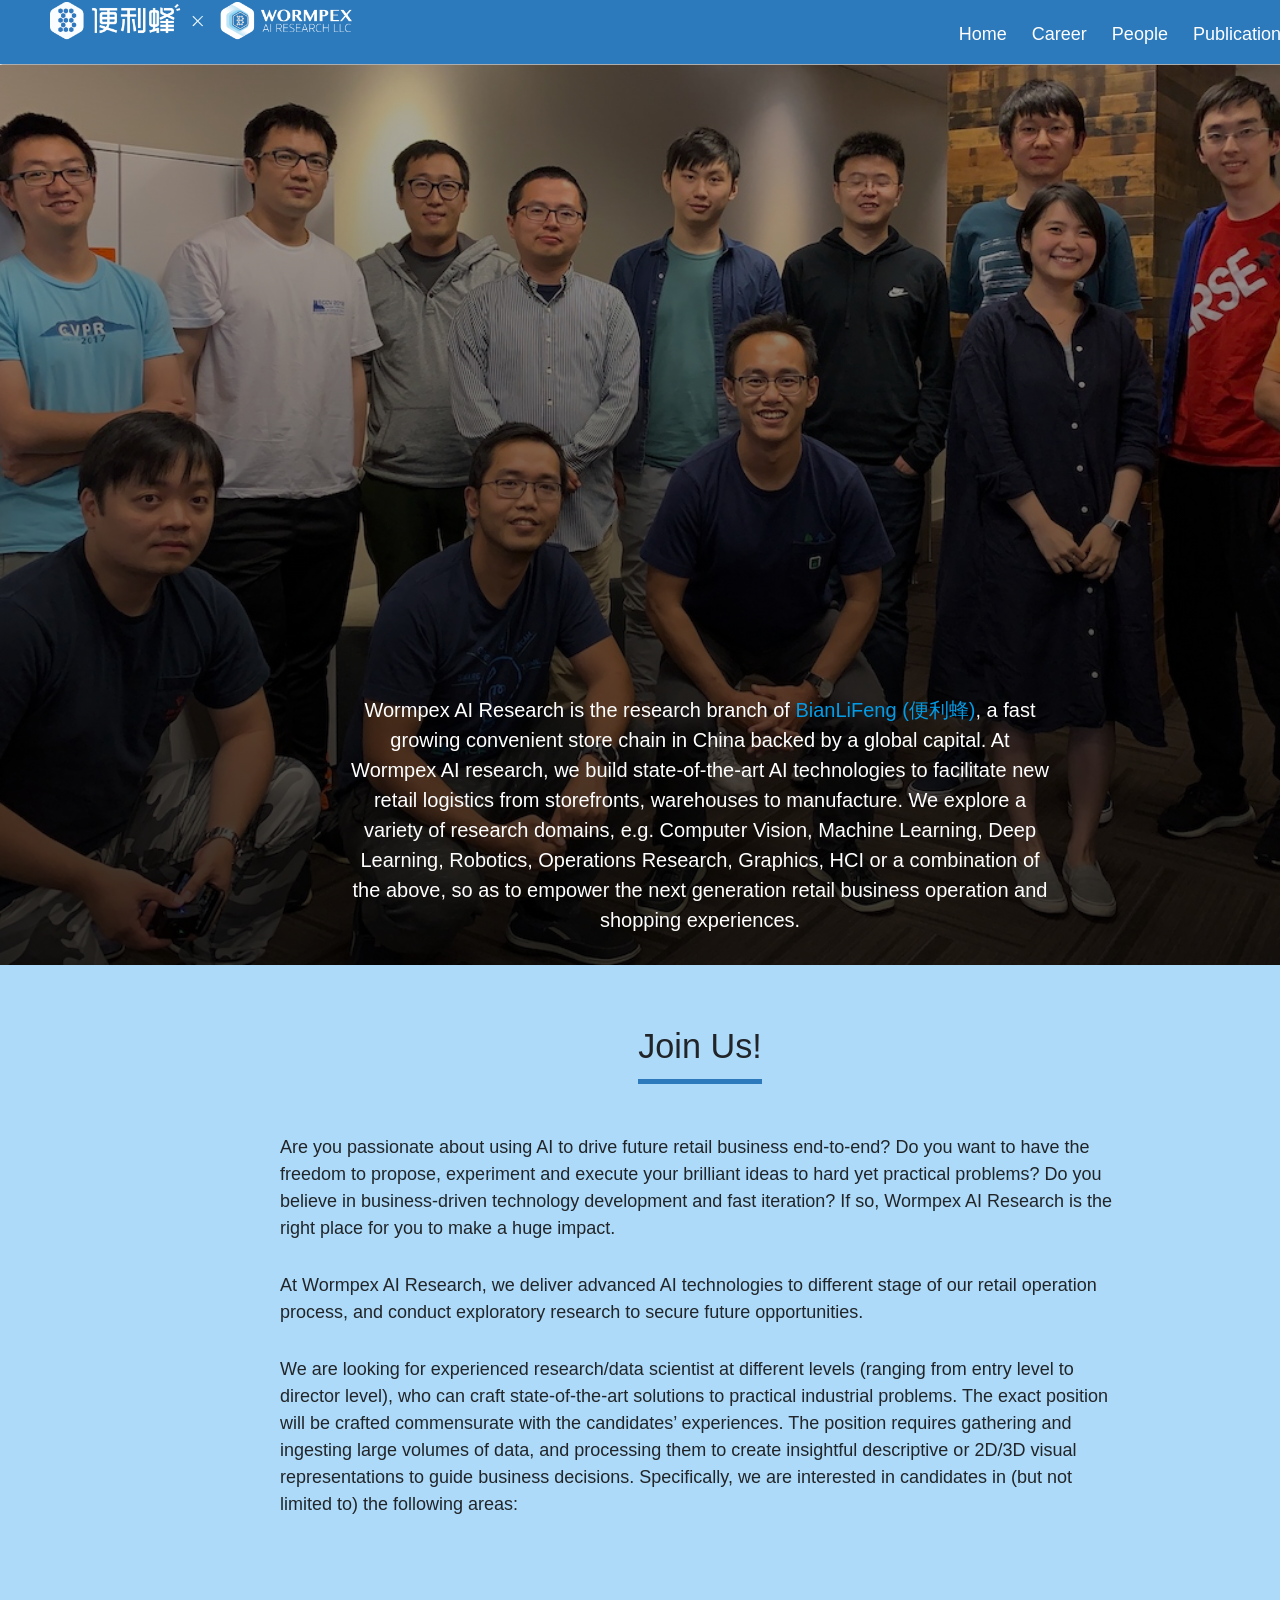
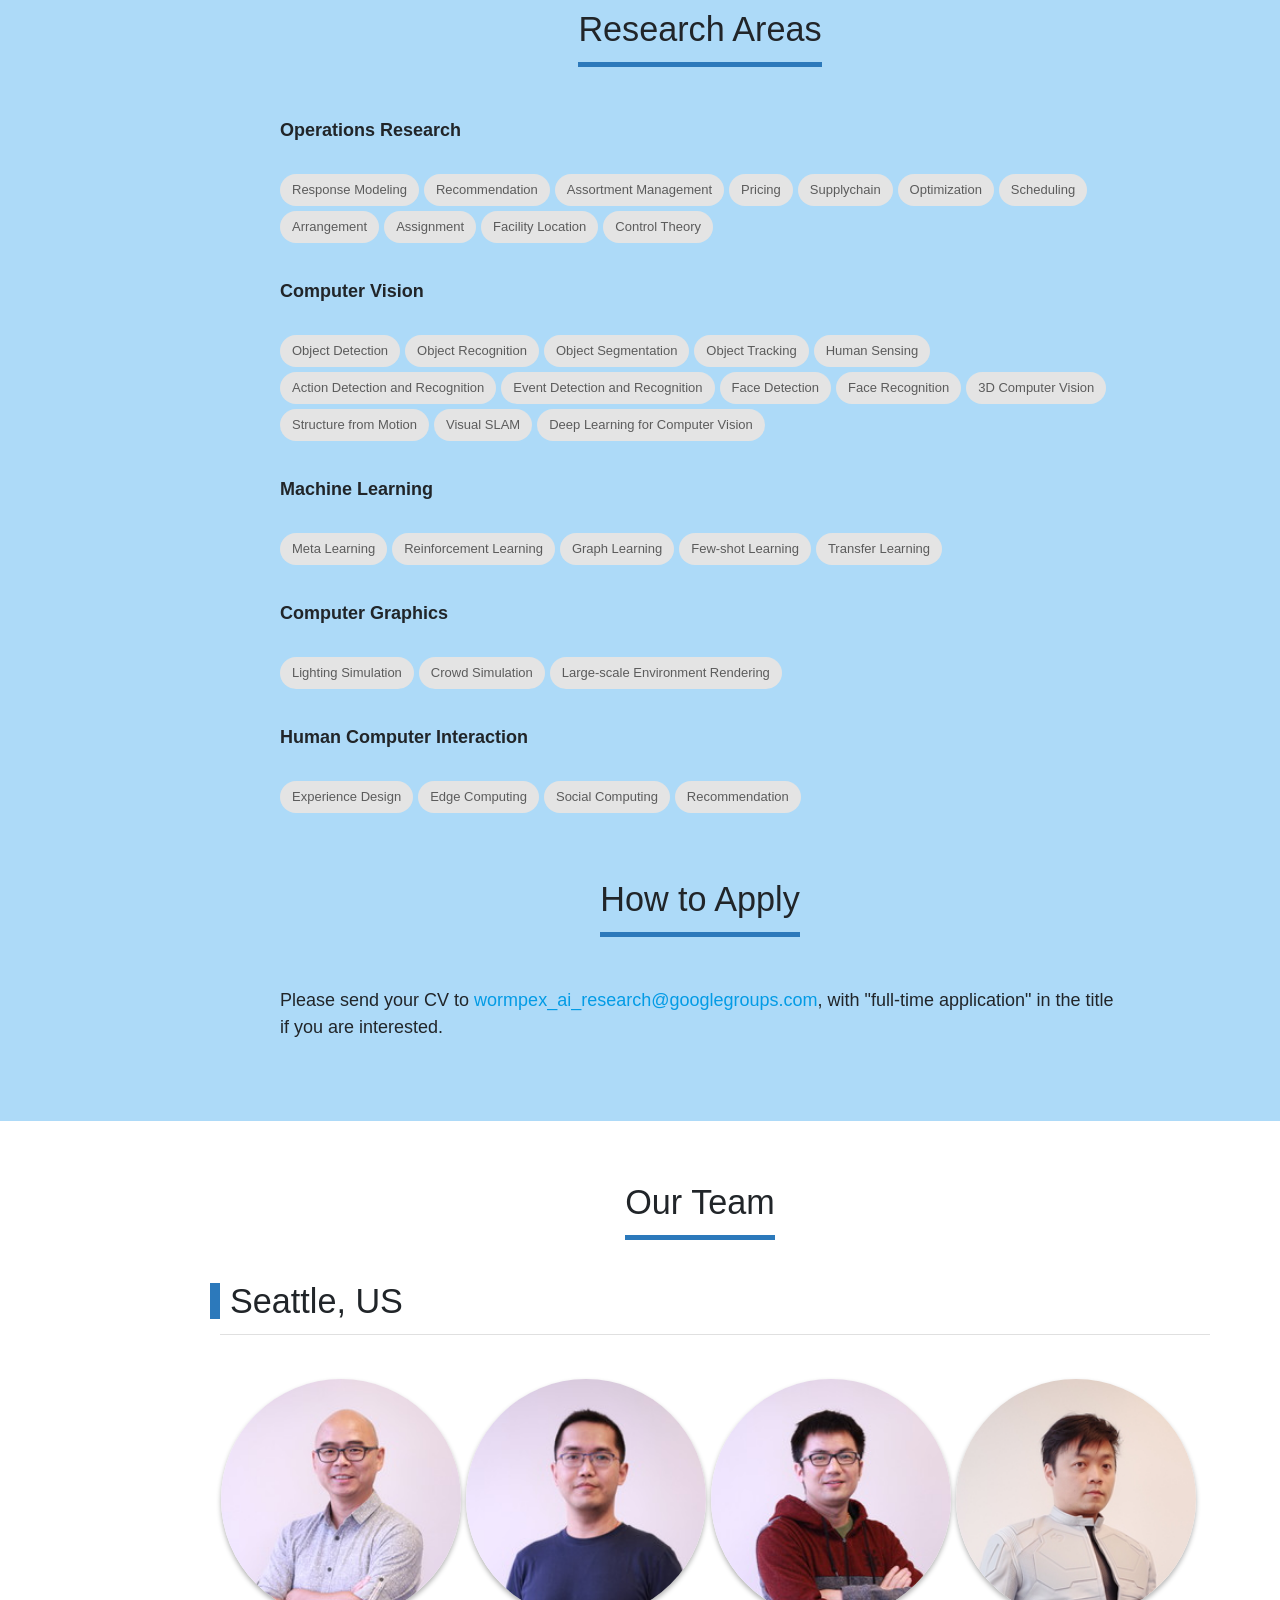
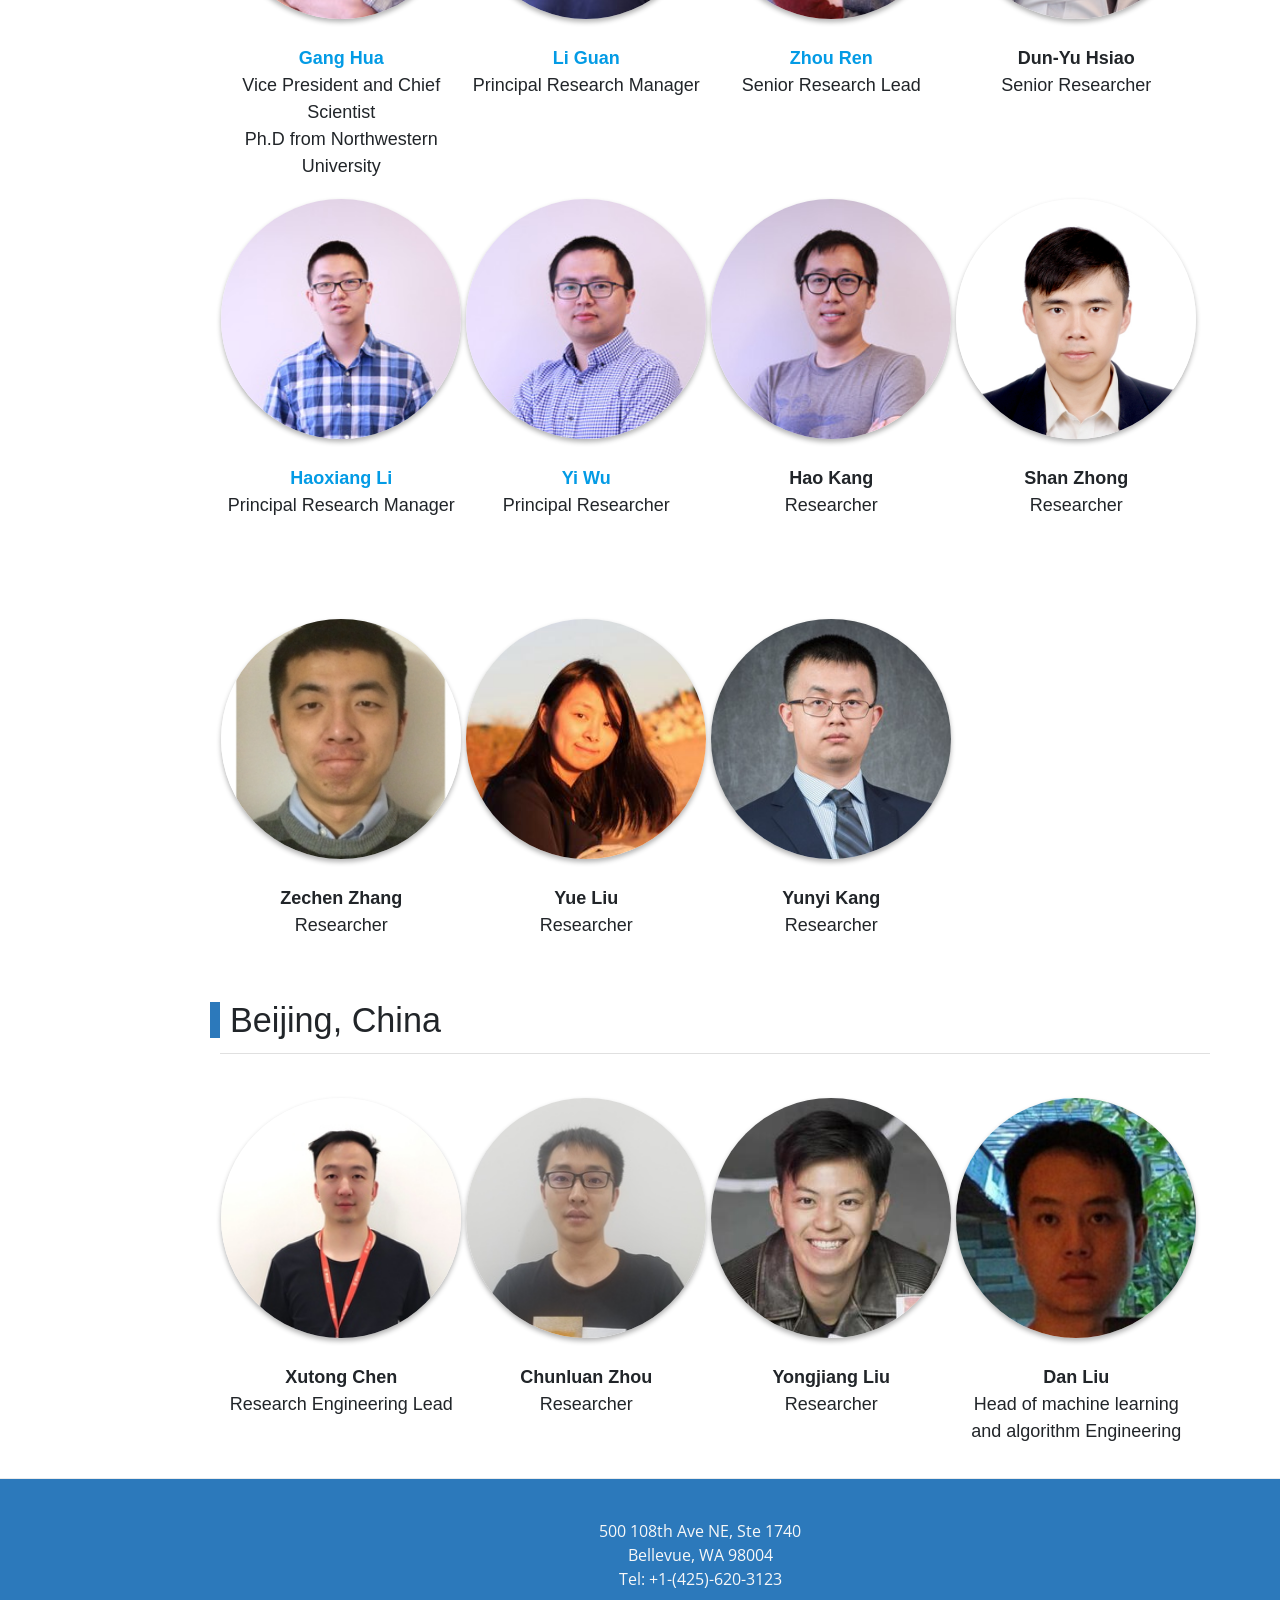
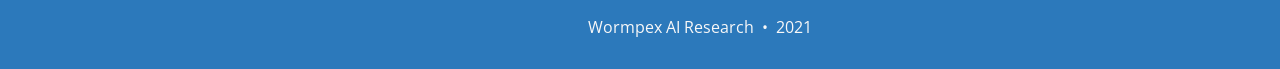
==== index.html @ be203816 "building website build 1" ====
<!DOCTYPE html>
<html lang="en">

  <head>
  <meta charset="utf-8" />
  <meta http-equiv="X-UA-Compatible" content="IE=edge">
  <meta name="viewport" content="width=device-width, initial-scale=1.0, maximum-scale=1.0, viewport-fit=cover">

  <title>Wormpex AI Research</title>

  <meta name="author" content="Wormpex AI Research" />

  

  


  
    
      
  <link rel="stylesheet" href="//maxcdn.bootstrapcdn.com/font-awesome/4.6.0/css/font-awesome.min.css" />


    
  

  
    
      <link rel="stylesheet" href="/css/bootstrap.min.css" />
    
      <link rel="stylesheet" href="/css/bootstrap-social.css" />
    
      <link rel="stylesheet" href="/css/main.css" />
    
      <link rel="stylesheet" href="/css/wair.css" />
    
      <link rel="stylesheet" href="//cdnjs.cloudflare.com/ajax/libs/font-awesome/4.7.0/css/font-awesome.min.css" />
    
      <link rel="stylesheet" href="//cdnjs.cloudflare.com/ajax/libs/materialize/1.0.0/css/materialize.min.css" />
    
  

  
    
      <link rel="stylesheet" href="//fonts.googleapis.com/css?family=Lora:400,700,400italic,700italic" />
    
      <link rel="stylesheet" href="//fonts.googleapis.com/css?family=Open+Sans:300italic,400italic,600italic,700italic,800italic,400,300,600,700,800" />
    
  

  

  

  

  

  

  
    
      <script src="/js/jquery-1.11.2.min.js"></script>
    
      <script src="/js/bootstrap.min.js"></script>
    
      <script src="/js/wair.js"></script>
    
      <script src="//cdnjs.cloudflare.com/ajax/libs/materialize/1.0.0/js/materialize.min.js"></script>
    
  

</head>


  <body>

    <nav class="topnav-bar">
  <div class="topnav-logo-container">
      <a href="https://research.wormpex.com/"><img src="/img/long_logo1.png"/></a>
  </div>
  <div class="topnav-menu-container">
        <a href="/">Home</a>
        <a href="/#career">Career</a>
        <a href="/#people">People</a>
        <a href="/publication">Publications</a></div>
</nav>

<!--<nav>-->
  <!--<div class="nav-wrapper topnav-bar">-->
    <!--<div class="topnav-logo-container">-->
      <!--<a href="https://research.wormpex.com/"><img src="/img/long_logo1.png"/></a>-->
    <!--</div>-->
    <!--<div class="topnav-menu-container">-->
      <!--<ul class="right hide-on-med-and-down">-->
        <!---->
          <!---->
          <!--<li><a href="/">Home</a></li>-->
          <!---->
        <!---->
          <!---->
          <!--<li><a href="/#career">Career</a></li>-->
          <!---->
        <!---->
          <!---->
          <!--<li><a href="/#people">People</a></li>-->
          <!---->
        <!---->
          <!---->
          <!--<li><a href="/publication">Publications</a></li>-->
          <!---->
        <!---->
      <!--</ul>-->
    <!--</div>-->
  <!--</div>-->
<!--</nav>-->


    <div class="clear"></div>
<a name="home"></a>

<div class="hero-image">
  <div class="hero-text">
    <p>
      Wormpex AI Research is the research branch of <a href="http://bianlifeng.com">BianLiFeng (便利蜂)</a>, a fast growing convenient store chain in China backed by a global capital. At Wormpex AI research, we build state-of-the-art AI technologies to facilitate new retail logistics from storefronts, warehouses to manufacture. 
      We explore a variety of research domains, e.g. Computer Vision, Machine Learning, Deep Learning, Robotics, Operations Research, Graphics, HCI or a combination of the above, 
      so as to empower the next generation retail business operation and shopping experiences. 
    </p>
  </div>
</div>

<!--<p></p>-->

<a name="career"></a>
<section class="block1">
  <div class="subtitle-container">
    <div class="subtitle">
      <h4>Join Us!</h4>
      <div class="divider"></div>
    </div>
  </div>
  <section class="text-desc">
  <p>
  Are you passionate about using AI to drive future retail business end-to-end? Do you want to have the freedom to propose, experiment and execute your brilliant ideas to hard yet practical problems? Do you believe in business-driven technology development and fast iteration? If so, Wormpex AI Research is the right place for you to make a huge impact. 
  </p>

  <p>
  At Wormpex AI Research, we deliver advanced AI technologies to different stage of our retail operation process, and conduct exploratory research to secure future opportunities.
  </p>

  <p>
  We are looking for experienced research/data scientist at different levels (ranging from entry level to director level), who can craft state-of-the-art solutions to practical industrial problems. The exact position will be crafted commensurate with the candidates’ experiences. The position requires gathering and ingesting large volumes of data, and processing them to create insightful descriptive or 2D/3D visual representations to guide business decisions. Specifically, we are interested in candidates in (but not limited to) the following areas:
  </p>
  </section>

<div class="subtitle-container">
  <div class="subtitle">
    <h4>Research Areas</h4>
    <div class="divider"></div>
  </div>
</div>
<section class="text-desc"><p class="title">Operations Research</p><p class="title"></p><div class="chip">
        Response Modeling
      </div><div class="chip">
        Recommendation
      </div><div class="chip">
        Assortment Management
      </div><div class="chip">
        Pricing
      </div><div class="chip">
        Supplychain
      </div><div class="chip">
        Optimization
      </div><div class="chip">
        Scheduling
      </div><div class="chip">
        Arrangement
      </div><div class="chip">
        Assignment
      </div><div class="chip">
        Facility Location
      </div><div class="chip">
        Control Theory
      </div><p class="title">Computer Vision</p><p class="title"></p><div class="chip">
        Object Detection
      </div><div class="chip">
        Object Recognition
      </div><div class="chip">
        Object Segmentation
      </div><div class="chip">
        Object Tracking
      </div><div class="chip">
        Human Sensing
      </div><div class="chip">
        Action Detection and Recognition
      </div><div class="chip">
        Event Detection and Recognition
      </div><div class="chip">
        Face Detection
      </div><div class="chip">
        Face Recognition
      </div><div class="chip">
        3D Computer Vision
      </div><div class="chip">
        Structure from Motion
      </div><div class="chip">
        Visual SLAM
      </div><div class="chip">
        Deep Learning for Computer Vision
      </div><p class="title">Machine Learning</p><p class="title"></p><div class="chip">
        Meta Learning
      </div><div class="chip">
        Reinforcement Learning
      </div><div class="chip">
        Graph Learning
      </div><div class="chip">
        Few-shot Learning
      </div><div class="chip">
        Transfer Learning
      </div><p class="title">Computer Graphics</p><p class="title"></p><div class="chip">
        Lighting Simulation
      </div><div class="chip">
        Crowd Simulation
      </div><div class="chip">
        Large-scale Environment Rendering
      </div><p class="title">Human Computer Interaction</p><p class="title"></p><div class="chip">
        Experience Design
      </div><div class="chip">
        Edge Computing
      </div><div class="chip">
        Social Computing
      </div><div class="chip">
        Recommendation
      </div></section>

<div class="subtitle-container">
  <div class="subtitle">
    <h4>How to Apply</h4>
    <div class="divider"></div>
  </div>
</div>
<section class="text-desc">
<p>
Please send your CV to <a href="mailto:wormpex_ai_research@googlegroups.com">wormpex_ai_research@googlegroups.com</a>, with "full-time application" in the title if you are interested.
</p>
</section>


</section>

<a name="people"></a>
<div class="subtitle-container">
  <div class="subtitle">
    <h4>Our Team</h4>
    <div class="divider"></div>
  </div>
</div>
<section class="people">
  <div class="section-sep">
    <div class="section-sep-head"></div>
    <h4> Seattle, US </h4>
    <div class="sep-line"></div>
  </div>

  <div class="row"><div class="col s3">
      <div class="individual">
        <img class="circular--portrait" src="/img/portfolio/gang_hua.jpg"><div class="name"><a href="http://ganghua.org">Gang Hua</a></div><div class="title">Vice President and Chief Scientist <br/> Ph.D from Northwestern University</div>
      </div>
    </div><div class="col s3">
      <div class="individual">
        <img class="circular--portrait" src="/img/portfolio/li_guan.jpg"><div class="name"><a href="http://www.cs.unc.edu/~lguan/">Li Guan</a></div><div class="title">Principal Research Manager</div>
      </div>
    </div><div class="col s3">
      <div class="individual">
        <img class="circular--portrait" src="/img/portfolio/zhou_ren.jpg"><div class="name"><a href="http://web.cs.ucla.edu/~zhou.ren/">Zhou Ren</a></div><div class="title">Senior Research Lead</div>
      </div>
    </div><div class="col s3">
      <div class="individual">
        <img class="circular--portrait" src="/img/portfolio/dun_yu.jpg"><div class="name">Dun-Yu Hsiao</div><div class="title">Senior Researcher</div>
      </div>
    </div><div class="col s3">
      <div class="individual">
        <img class="circular--portrait" src="/img/portfolio/haoxiang.jpg"><div class="name"><a href="http://haoxiang.org/academic-homepage/">Haoxiang Li</a></div><div class="title">Principal Research Manager</div>
      </div>
    </div><div class="col s3">
      <div class="individual">
        <img class="circular--portrait" src="/img/portfolio/yi_wu.jpg"><div class="name"><a href="https://scholar.google.com/citations?user=s_8zWpgAAAAJ&hl=en">Yi Wu</a></div><div class="title">Principal Researcher</div>
      </div>
    </div><div class="col s3">
      <div class="individual">
        <img class="circular--portrait" src="/img/portfolio/hao_kang.jpg"><div class="name">Hao Kang</div><div class="title">Researcher</div>
      </div>
    </div><div class="col s3">
      <div class="individual">
        <img class="circular--portrait" src="/img/portfolio/shan_zhong.jpg"><div class="name">Shan Zhong</div><div class="title">Researcher</div>
      </div>
    </div><div class="col s3">
      <div class="individual">
        <img class="circular--portrait" src="/img/portfolio/zechen_zhang.jpg"><div class="name">Zechen Zhang</div><div class="title">Researcher</div>
      </div>
    </div><div class="col s3">
      <div class="individual">
        <img class="circular--portrait" src="/img/portfolio/yue_liu.jpg"><div class="name">Yue Liu</div><div class="title">Researcher</div>
      </div>
    </div><div class="col s3">
      <div class="individual">
        <img class="circular--portrait" src="/img/portfolio/yunyi_kang.jpg"><div class="name">Yunyi Kang</div><div class="title">Researcher</div>
      </div>
    </div></div>

  <div class="section-sep">
    <div class="section-sep-head"></div>
    <h4> Beijing, China </h4>
    <div class="sep-line"></div>
  </div>

  <div class="row"><div class="col s3">
      <div class="individual">
        <img class="circular--portrait" src="/img/portfolio/xutong.jpg"><div class="name">Xutong Chen</div><div class="title">Research Engineering Lead</div>
      </div>
    </div><div class="col s3">
      <div class="individual">
        <img class="circular--portrait" src="/img/portfolio/chunluan.jpg"><div class="name">Chunluan Zhou</div><div class="title">Researcher</div>
      </div>
    </div><div class="col s3">
      <div class="individual">
        <img class="circular--portrait" src="/img/portfolio/yongjiang_liu.jpg"><div class="name">Yongjiang Liu</div><div class="title">Researcher</div>
      </div>
    </div><div class="col s3">
      <div class="individual">
        <img class="circular--portrait" src="/img/portfolio/dan_liu.jpg"><div class="name">Dan Liu</div><div class="title">Head of machine learning and algorithm Engineering</div>
      </div>
    </div></div>

</section>




    <footer>
  <div class="container beautiful-jekyll-footer">
    <div class="row">
      <div class="col-lg-8 col-lg-offset-2 col-md-10 col-md-offset-1">
        <ul class="list-inline text-center footer-links"></ul>
      <p class="copyright text-muted">
        500 108th Ave NE, Ste 1740<br>
        Bellevue, WA 98004
        <br>
        Tel: +1-(425)-620-3123
        <br>
        <br>
      Wormpex AI Research
      &nbsp;&bull;&nbsp;
      2021

      

      
      </p>
      </div>
    </div>
  </div>
</footer>

  
  </body>
</html>
---- css/main.css ----
@import url("pygment_highlights.css");

/* --- General --- */

body {
  font-family: 'Lora', 'Times New Roman', serif;
  font-size: 18px;
  color: #404040;
  position: relative;
  background-color: #FFFFFF;
  
}
p {
  line-height: 1.5;
  margin: 30px 0;
}
h1,h2,h3,h4,h5,h6 {
  font-family: 'Open Sans', 'Helvetica Neue', Helvetica, Arial, sans-serif;
  font-weight: 800;
}
a {
  color: #008AFF;
}
a:hover,
a:focus {
  color: #0085A1;
}
blockquote {
  color: #808080;
  font-style: italic;
}
blockquote p:first-child {
  margin-top: 0;
}
hr.small {
  max-width: 100px;
  margin: 15px auto;
  border-width: 4px;
  border-color: inherit;
  border-radius: 3px;
}

.main-content {
  padding-top: 80px;
}
/*@media only screen and (min-width: 768px) {*/
  /*.main-content {*/
    /*padding-top: 130px;*/
  /*}*/
/*}*/

.main-explain-area {
  font-family: 'Open Sans', 'Helvetica Neue', Helvetica, Arial, sans-serif;
  padding: 15px inherit;
}

.hideme {
  display: none;
}

::-moz-selection {
  color: white;
  text-shadow: none;
  background-color: #0085A1;
}
::selection {
  color: white;
  text-shadow: none;
  background-color: #0085A1;
}
img::selection {
  color: white;
  background: transparent;
}
img::-moz-selection {
  color: white;
  background: transparent;
}

img {
  max-width: 100%;
}

.disqus-comments {
  margin-top: 30px;
}

@media only screen and (min-width: 768px) {
  .disqus-comments {
    margin-top: 40px;
  }
}

.linked-section {
  padding-top: 60px;
  margin-top: -25px;
}

/* --- Navbar --- */

.navbar {
  border-radius: 0px;
}
.navbar-header {
  height: 80px;
}

.navbar-custom {
  height: 80px;
  background-color: #2C79BB;
  border-bottom: 0px solid #EAEAEA;
  padding: auto 0px;
  font-family: 'Open Sans', 'Helvetica Neue', Helvetica, Arial, sans-serif;
  
}

.navbar-custom .nav {
  padding-right: 100px;
}

.navbar-custom .nav li a {
  text-transform: uppercase;
  font-size: 18px;
  letter-spacing: 1px;
}

.navbar-custom .navbar-brand,
/*.navbar-custom .nav li a {*/
  /*font-weight: 800;*/
  /*color: #F8F8F8;*/
  /*padding: 15px 40px;*/
/*}*/

.navbar-custom .navbar-brand:hover,
.navbar-custom .navbar-brand:focus ,
.navbar-custom .nav li a:hover,
.navbar-custom .nav li a:focus {
  /*color: #0085A1;*/
}

.navbar-custom .navbar-brand-logo {
  padding-top: auto;
  padding-bottom: auto;
  -webkit-transition: padding .5s ease-in-out;
  -moz-transition: padding .5s ease-in-out;
  transition: padding .5s ease-in-out;
}
.navbar-custom .navbar-brand-logo img {
  height: 60px;
  -webkit-transition: height .5s ease-in-out;
  -moz-transition: height .5s ease-in-out;
  transition: height .5s ease-in-out;
}
/*.navbar-custom.top-nav-short .navbar-brand-logo {*/
  /*padding-top: 5px;*/
/*}*/
/*.navbar-custom.top-nav-short .navbar-brand-logo img {*/
  /*height: 40px;*/
/*}*/

/*@media only screen and (min-width: 768px) {*/
  /*.navbar-custom {*/
    /*padding: 10px 0;*/
    /*margin: 0px 0px;*/
    /*-webkit-transition: background .5s ease-in-out,padding .5s ease-in-out;*/
    /*-moz-transition: background .5s ease-in-out,padding .5s ease-in-out;*/
    /*transition: background .5s ease-in-out,padding .5s ease-in-out;*/
  /*}*/

  /*.navbar-custom.top-nav-short {*/
    /*padding: 0;*/
  /*}*/
/*}*/

.navbar-custom .avatar-container {
  position: absolute;
  left: 50%;
  width: 50px;
  margin-top: -25px;
}
.navbar-custom .avatar-container .avatar-img-border {
  width: 100%;
  border-radius: 50%;
  margin-left: -50%;
  display: inline-block;
  box-shadow: 0 0 8px rgba(0, 0, 0, .8);
  -webkit-box-shadow: 0 0 5px rgba(0, 0, 0, .8);
  -moz-box-shadow: 0 0 8px rgba(0, 0, 0, .8);
}
.navbar-custom .avatar-container .avatar-img {
  width: 100%;
  border-radius: 50%;
  display: block;
}

.navbar-custom.top-nav-expanded .avatar-container {
  display: none;
}

/*@media only screen and (min-width: 768px) {*/
  /*.navbar-custom .avatar-container {*/
    /*width: 100px;*/
    /*margin-top: -50px;*/
  /*}*/

  /*.navbar-custom .avatar-container .avatar-img-border {*/
    /*width: 100%;*/
    /*box-shadow: 1px 1px 2px rgba(0, 0, 0, .8);*/
    /*-webkit-box-shadow: 1px 1px 2px rgba(0, 0, 0, .8);*/
    /*-moz-box-shadow: 1px 1px 2px rgba(0, 0, 0, .8);*/
  /*}*/

  /*.navbar-custom .avatar-container .avatar-img {*/
    /*width: 100%;*/
  /*}*/
/*}*/

/* Multi-level navigation links */
.navbar-custom .nav .navlinks-container {
  position: relative;
}
.navbar-custom .nav .navlinks-parent:after {
  content: " \25BC";
}
.navbar-custom .nav .navlinks-children {
  width: 100%;
  display: none;
  word-break: break-word;
}
.navbar-custom .nav .navlinks-container .navlinks-children a {
  display: block;
  padding: 10px;
  padding-left: 30px;
  background-color: #F5F5F5;
  text-decoration: none !important;
  border-width: 0 1px 1px 1px;
  font-weight: normal;
}
/*@media only screen and (max-width: 767px) {*/
  /*.navbar-custom .nav .navlinks-container.show-children {*/
    /*background: rgba(0, 0, 0, 0.2);*/
  /*}*/
  /*.navbar-custom .nav .navlinks-container.show-children .navlinks-children {*/
    /*display: block;*/
  /*}*/
/*}*/
/*@media only screen and (min-width: 768px) {*/
  /*.navbar-custom .nav .navlinks-container {*/
    /*text-align: center;*/
  /*}*/
  /*.navbar-custom .nav .navlinks-container:hover {*/
    /*background: rgba(0, 0, 0, 0.1);*/
  /*}*/
  /*.navbar-custom .nav .navlinks-container:hover .navlinks-children {*/
    /*display: block;*/
  /*}*/
  /*.navbar-custom .nav .navlinks-children {*/
    /*position: absolute;*/
  /*}*/
  /*.navbar-custom .nav .navlinks-container .navlinks-children a {*/
    /*padding-left: 10px;*/
    /*border: 1px solid #eaeaea;*/
    /*border-width: 0 1px 1px;*/
  /*}*/
/*}*/

/* --- Footer --- */

footer {
  padding: 10px 0;
  border-top: 1px #EAEAEA solid;
  margin-top: 10px;
  font-size: 14px;
  background-color: #2C79BB;
  
}

footer p.text-muted {
  color: #F8F8F8;
}

footer a {
  color: #404040;
}

footer .list-inline {
  margin: 0;
  padding: 0;
}
footer .copyright {
  font-family: 'Open Sans', 'Helvetica Neue', Helvetica, Arial, sans-serif;
  text-align: center;
  font-size: 16px;
  margin-bottom: 0;
}
footer .theme-by {
  text-align: center;
  margin: 10px 0 0;
}

/*@media only screen and (min-width: 768px) {*/
  /*footer {*/
    /*padding: 50px 0;*/
  /*}*/
  /*footer .footer-links {*/
    /*font-size: 18px;*/
  /*}*/
  /*footer .copyright {*/
    /*font-size: 16px;*/
  /*}*/
/*}*/

/* --- Post and page headers --- */

.intro-header {
  margin: 80px 0 20px;
  position: relative;
}
.intro-header.big-img {
  background: no-repeat center center;
  -webkit-background-size: cover;
  -moz-background-size: cover;
  background-size: cover;
  -o-background-size: cover;
  margin-top: 51px; /* The small navbar is 50px tall + 1px border */
  margin-bottom: 35px;
}
.intro-header.big-img .big-img-transition {
  position: absolute;
  width: 100%;
  height: 100%;
  opacity: 0;
  background: no-repeat center center;
  -webkit-background-size: cover;
  -moz-background-size: cover;
  background-size: cover;
  -o-background-size: cover;
  -webkit-transition: opacity 1s linear;
  -moz-transition: opacity 1s linear;
  transition: opacity 1s linear;
}
.intro-header .page-heading {
  text-align: center;
}
.intro-header.big-img .page-heading,
.intro-header.big-img .post-heading {
  padding: 100px 0;
  color: #FFF;
  text-shadow: 1px 1px 3px #000;
}
.intro-header .page-heading h1 {
  margin-top: 0;
  font-size: 50px;
}
.intro-header .post-heading h1 {
  margin-top: 0;
  font-size: 35px;
}
.intro-header .page-heading .page-subheading,
.intro-header .post-heading .post-subheading {
  font-size: 27px;
  line-height: 1.1;
  display: block;
  font-family: 'Open Sans', 'Helvetica Neue', Helvetica, Arial, sans-serif;
  font-weight: 300;
  margin: 10px 0 0;
}
.intro-header .post-heading .post-subheading {
  margin-bottom: 20px;
}
.intro-header.big-img .page-heading .page-subheading,
.intro-header.big-img .post-heading .post-subheading {
  font-weight: 400;
}
.intro-header.big-img .page-heading hr {
  box-shadow: 1px 1px 3px #000;
  -webkit-box-shadow: 1px 1px 3px #000;
  -moz-box-shadow: 1px 1px 3px #000;
}
.intro-header.big-img .post-heading .post-meta {
  color: #EEE;
}
.intro-header.big-img .img-desc {
  background: rgba(30, 30, 30, 0.6);
  position: absolute;
  padding: 5px 10px;
  font-size: 11px;
  color: #EEE;
  font-family: 'Open Sans', 'Helvetica Neue', Helvetica, Arial, sans-serif;
  right: 0;
  bottom: 0;
  display: none;
}
@media only screen and (min-width: 768px) {
  .intro-header {
    margin-top: 130px;
  }
  .intro-header.big-img {
    margin-top: 91px; /* Full navbar is small navbar + 20px padding on each side when expanded */
  }
  .intro-header.big-img .page-heading,
  .intro-header.big-img .post-heading {
    padding: 150px 0;
  }
  .intro-header .page-heading h1 {
    font-size: 80px;
  }
  .intro-header .post-heading h1 {
    font-size: 50px;
  }
  .intro-header.big-img .img-desc {
    font-size: 14px;
  }
}

.header-section.has-img .no-img {
  margin-top: 0;
  background-color: #FCFCFC;
  margin: 0 0 40px;
  padding: 20px 0;
  box-shadow: 0 0 5px #AAA;
}
/* Many phones are 320 or 360px, so make sure images are a proper aspect ratio in those cases */
.header-section.has-img .intro-header.no-img {
  display: none;
}
@media only screen and (max-width: 365px) {
  .header-section.has-img .intro-header.no-img {
    display: block;
  }
  .intro-header.big-img {
    width: 100%;
    height: 220px;
  }
  .intro-header.big-img .page-heading,
  .intro-header.big-img .post-heading {
    display: none;
  }
  .header-section.has-img .big-img {
    margin-bottom: 0;
  }
}
@media only screen and (max-width: 325px) {
  .intro-header.big-img {
    height: 200px;
  }
}

.caption {
  text-align: center;
  font-size: 14px;
  padding: 10px;
  font-style: italic;
  margin: 0;
  display: block;
  border-bottom-right-radius: 5px;
  border-bottom-left-radius: 5px;
}

#header-gh-btns {
  margin-bottom: 15px;
}
@media only screen and (max-width: 500px) {
  #header-gh-btns > iframe {
    display: block;
    margin-bottom: 5px;
  }
}

/* --- Pager --- */

.pager li a {
  font-family: 'Open Sans', 'Helvetica Neue', Helvetica, Arial, sans-serif;
  text-transform: uppercase;
  font-size: 14px;
  font-weight: 800;
  letter-spacing: 1px;
  padding: 10px 5px;
  background-color: #FFF;
  border-radius: 0;
  color: #404040;
}
@media only screen and (min-width: 768px) {
  .pager li a {
    padding: 15px 25px;
  }
}
.pager li a:hover,
.pager li a:focus {
  color: #FFF;
  border: 1px solid #0085A1;
  background-color: #0085A1;
}

.pager {
  margin: 10px 0 0;
}

.pager.blog-pager {
  margin-top: 0;
}

@media only screen and (min-width: 768px) {
  .pager.blog-pager {
    margin-top: 10px;
  }
}

/* --- Tables --- */

table {
  padding: 0;
}
table tr {
  border-top: 1px solid #cccccc;
  background-color: #ffffff;
  margin: 0;
  padding: 0;
}
table tr:nth-child(2n) {
  background-color: #f8f8f8;
}
table tr th {
  font-weight: bold;
  border: 1px solid #cccccc;
  text-align: left;
  margin: 0;
  padding: 6px 13px;
}
table tr td {
  border: 1px solid #cccccc;
  text-align: left;
  margin: 0;
  padding: 6px 13px;
}
table tr th :first-child,
table tr td :first-child {
  margin-top: 0;
}
table tr th :last-child,
table tr td :last-child {
  margin-bottom: 0;
}

/* --- Code blocks --- */

pre {
  font-size: 16px;
  line-height: 1.5em;
}
.highlight pre {
  border: none;
  background: none;
  margin: 0;
}
.highlight > pre {
  background-image: linear-gradient(
    rgba(0,0,0,0.06), rgba(0,0,0,0.06) 1.5em, rgba(0,0,0,0.03) 1.5em, rgba(0,0,0,0.03) 3em);
  background-size: auto 3em;
  background-position-y: 10px;
  border: 1px solid rgba(0,0,0,0.1);
  border-left: 7px solid #444;
}
.highlight > pre:not([class~="highlight"]) { /* code block with line number */
  padding: 0;
}
.highlight table, .highlight tr, .highlight td { /* to be removed after fixing table styles */
  border: none;
  background: none;
  padding: 0;
  margin: 0;
}
.highlight pre.lineno {
  color: rgba(0,0,0,0.3);
  border-radius: 0;
  border-right: 2px solid #444;
}

/* Make line numbers unselectable: excludes line numbers from copy-paste user ops */
.lineno {
  -webkit-user-select: none;
     -moz-user-select: none;
      -ms-user-select: none;
          user-select: none;
}
.lineno::selection, .lineno::-moz-selection {
  background: none;
}

/* --- Social media sharing section --- */

#social-share-section {
  margin-bottom: 30px;
}

/* --- Notification boxes --- */
.box-note, .box-warning, .box-error, .box-success {
  padding: 15px 15px 15px 10px;
  margin: 20px 20px 20px 5px;
  border: 1px solid #eee;
  border-left-width: 5px;
  border-radius: 5px 3px 3px 5px;
}

.box-note {
  background-color: #eee;
  border-left-color: #2980b9;
}

.box-warning {
  background-color: #fdf5d4;
  border-left-color: #f1c40f;
}

.box-error {
  background-color: #f4dddb;
  border-left-color: #c0392b;
}

.box-success {
  background-color: #98FB98;
  border-left-color: #3CB371;
}

/* Fix table border github gist snippets */

.gist, .gist-file table tr {
  border: unset;
}

.gist, .gist-file table tr td {
  border: unset;
}

/* Fix .navbar-toggle */

.navbar-default button.navbar-toggle:focus,
.navbar-default button.navbar-toggle:hover {
  background-color: initial;
}

.navbar-default button.navbar-toggle[aria-expanded="true"] {
  background-color: rgba(0, 0, 0, 0.2);
}

/* Tags page */

.tag-btn {
  margin: 5px;
}

#full-tags-list {
  font-family: 'Open Sans', 'Helvetica Neue', Helvetica, Arial, sans-serif;
}

#full-tags-list .tag-entry {
  margin: 0 0 15px 25px;
}

#full-tags-list .tag-entry a {
  font-size: 20px;
}

#full-tags-list .tag-entry .entry-date {
  color: #808080;
  font-style: italic;
  font-size: 16px;
}
---- css/wair.css ----
/* Global ---------------------------------------------------------- */

body {
  min-width: 1400px;
  margin: 0;
  font-family: "Lato", -apple-system, BlinkMacSystemFont, "Segoe UI", Roboto, "Helvetica Neue", Arial, "Noto Sans", sans-serif, "Apple Color Emoji", "Segoe UI Emoji", "Segoe UI Symbol", "Noto Color Emoji";
  font-size: 1.2rem;
  font-weight: 400;
  line-height: 1.5;
  color: #212529;
  background-color: #fff;
}

h1, h2, h3, h4, h5, h6,
.h1, .h2, .h3, .h4, .h5, .h6 {
  margin-bottom: 0.5rem;
  font-family: "Montserrat", -apple-system, BlinkMacSystemFont, "Segoe UI", Roboto, "Helvetica Neue", Arial, "Noto Sans", sans-serif, "Apple Color Emoji", "Segoe UI Emoji", "Segoe UI Symbol", "Noto Color Emoji";
  font-weight: 700;
  line-height: 1.2;
}

h1, .h1 {
  font-size: 2.5rem;
}

h2, .h2 {
  font-size: 2rem;
}

h3, .h3 {
  font-size: 1.75rem;
}

h4, .h4 {
  font-size: 1.5rem;
}

h5, .h5 {
  font-size: 1.25rem;
}

h6, .h6 {
  font-size: 1rem;
}

/* Top Navigation ---------------------------------------------------------- */
.topnav-bar {
  background-color: #2C79BB;
}
.topnav-logo-container {
  float: left;
  padding-top: auto;
  padding-bottom: auto;
  -webkit-transition: padding .5s ease-in-out;
  -moz-transition: padding .5s ease-in-out;
  transition: padding .5s ease-in-out;
}
.topnav-logo-container img {
  padding-left: 50px;
  padding-top: 2px;
  height: 40px;
  -webkit-transition: height .5s ease-in-out;
  -moz-transition: height .5s ease-in-out;
  transition: height .5s ease-in-out;
}

.topnav-menu-container {
  margin-top: 2px;
  margin-right: 100px;
  float: right;
}

.topnav-menu-container a {
  margin: auto 10px;
  padding-bottom: 18px;
}

.topnav-menu-container a:hover {
  color: #f2f2f2;
  text-decoration: none;
  border-bottom: 2px solid white;
}

.topnav-menu-container a.active {
  color: white;
  border-bottom: 2px solid orange;
}

/* Shared ---------------------------------------------------------- */

.clear {
  display: block;
  width: 100%;
  height: 1px;
}

.container {
  width: 100%;
  padding: 0px;
  margin: 0px;
}

.photoshow {
  display: block;
  margin: 0px;
  padding: 0px;
  width: 100%;
  background-image: url("/img/groupphoto_highres.jpeg");
  height: 200px;
}

.intro {
  margin-top: 60px;
  margin-left: auto;
  margin-right: auto;
  padding: 0px;
  width: 60%;
}

.details {
  display: block;
  margin-top: 50px;
  margin-left: auto;
  margin-right: auto;
  padding: 0px;
  width: 65%;
}

.section-sep .section-sep-head {
  background-color: #2C79BB;
  width: 10px;
  height: 36px;
  float: left;
  border-bottom: 0px;
}
.section-sep {
  width: 1000px;
  height: 36px;
}
.section-sep h4 {
  padding-left: 20px;
}

.section-sep .sep-line {
  height: 1px;
  margin-left: 10px;
  border-bottom: 1px #e0e0e0 solid;
}

/* subtitle + divider */
.subtitle-container {
  text-align: center;
}
.subtitle {
  margin-left: auto;
  margin-right: auto;
  margin-top: 40px;
  margin-bottom: 20px;
  padding: 0;
  display: inline-block;
}
.subtitle h4 {
  text-align: center;
}
.subtitle .divider {
  border-bottom: 5px #2C79BB solid;
}

.text-desc {
  margin-left: auto;
  margin-right: auto;
  padding: 0px;
  width: 60%;
}
.text-desc .title {
  font-weight: bold;
}


/* People ---------------------------------------------------------- */

.people {
  margin-left: auto;
  margin-right: auto;
  width: 70%;
}

.people .individual {
  margin-top: 60px;
  margin-bottom: 120px;
  height: 240px;
  width: 240px;
}

.people .individual img {
  height: 240px;
  width: 240px;
  object-fit: cover;
  overflow: hidden;
}

.people .individual .name {
  margin-top: 1em;
  text-align: center;
  font-weight: bold;
}

.people .individual .title {
  text-align: center;
}

/*.people .card-title {*/
  /*width: 30px;*/
/*}*/

/*.people .join-us .card-image {*/
  /*width: 320px;*/
/*}*/

/*.people .join-us .card-image img {*/
  /*margin-left: auto;*/
  /*margin-right: auto;*/
  /*height: 230px;*/
  /*width: 230px;*/
  /*overflow: hidden;*/
  /*object-fit: contain;*/
/*}*/

/* */
.circular--square {
  border-radius: 50%;
}

.circular--square {
  border-radius: 50%;
}

.circular--landscape {
  display: inline-block;
  position: relative;
  width: 200px;
  height: 200px;
  overflow: hidden;
  border-radius: 50%;
}

.circular--landscape img {
  width: auto;
  height: 100%;
  margin-left: -50px;
}

.circular--portrait {
  position: relative;
  width: 200px;
  height: 200px;
  overflow: hidden;
  border-radius: 50%;
}

.circular--portrait img {
  width: 100%;
  height: auto;
}

.circular--square,
.circular--landscape,
.circular--portrait {
  box-shadow: 0px 3px 5px 0px rgba(0, 0, 0, 0.3);
}


/* Publication ---------------------------------------------------------- */

.publication {
  margin-left: auto;
  margin-right: auto;
  margin-top: 50px;
  margin-bottom: 50px;
  width: 60%;
}

.publication .pub-items {
  margin-top: 50px;
  margin-left: auto;
  margin-right: auto;
  width: 100%;
}

.publication .pub-items .section-sep {
  margin-top: 40px;
}

.publication .pub-items .entry {
  margin: 10px 0px;
  font-size: 18px;
}

.publication .pub-items .entry .title{
  font-weight: bold;
}

.publication .pub-items .entry .authors {
  font-style: italic;
}

.publication .pub-items .entry .venue {
}

.publication .pub-items .entry .year {
}

.block1 {
  background-color: #addaf8;
  margin-top: 0px;
  padding-top: 0px;
  padding-bottom: 50px;
}

.hero-image {
  background-image: linear-gradient(rgba(0, 0, 0, 0.3), rgba(0, 0, 0, 0.8)), url("/img/groupphoto_highres.jpeg");
  /* Set a specific height */
  min-height: 900px;
  /*max-width: 100%;*/
  background-position: top;
  background-repeat: no-repeat;
  background-size: cover;
  position: relative;
}

/* Place text in the middle of the image */
.hero-text {
  font-size: 20px;
  text-align: center;
  position: absolute;
  bottom: 0;
  margin-bottom: 0;
  padding-bottom: 0;
  left: 50%;
  transform: translate(-50%, 0%);
  color: white;
}
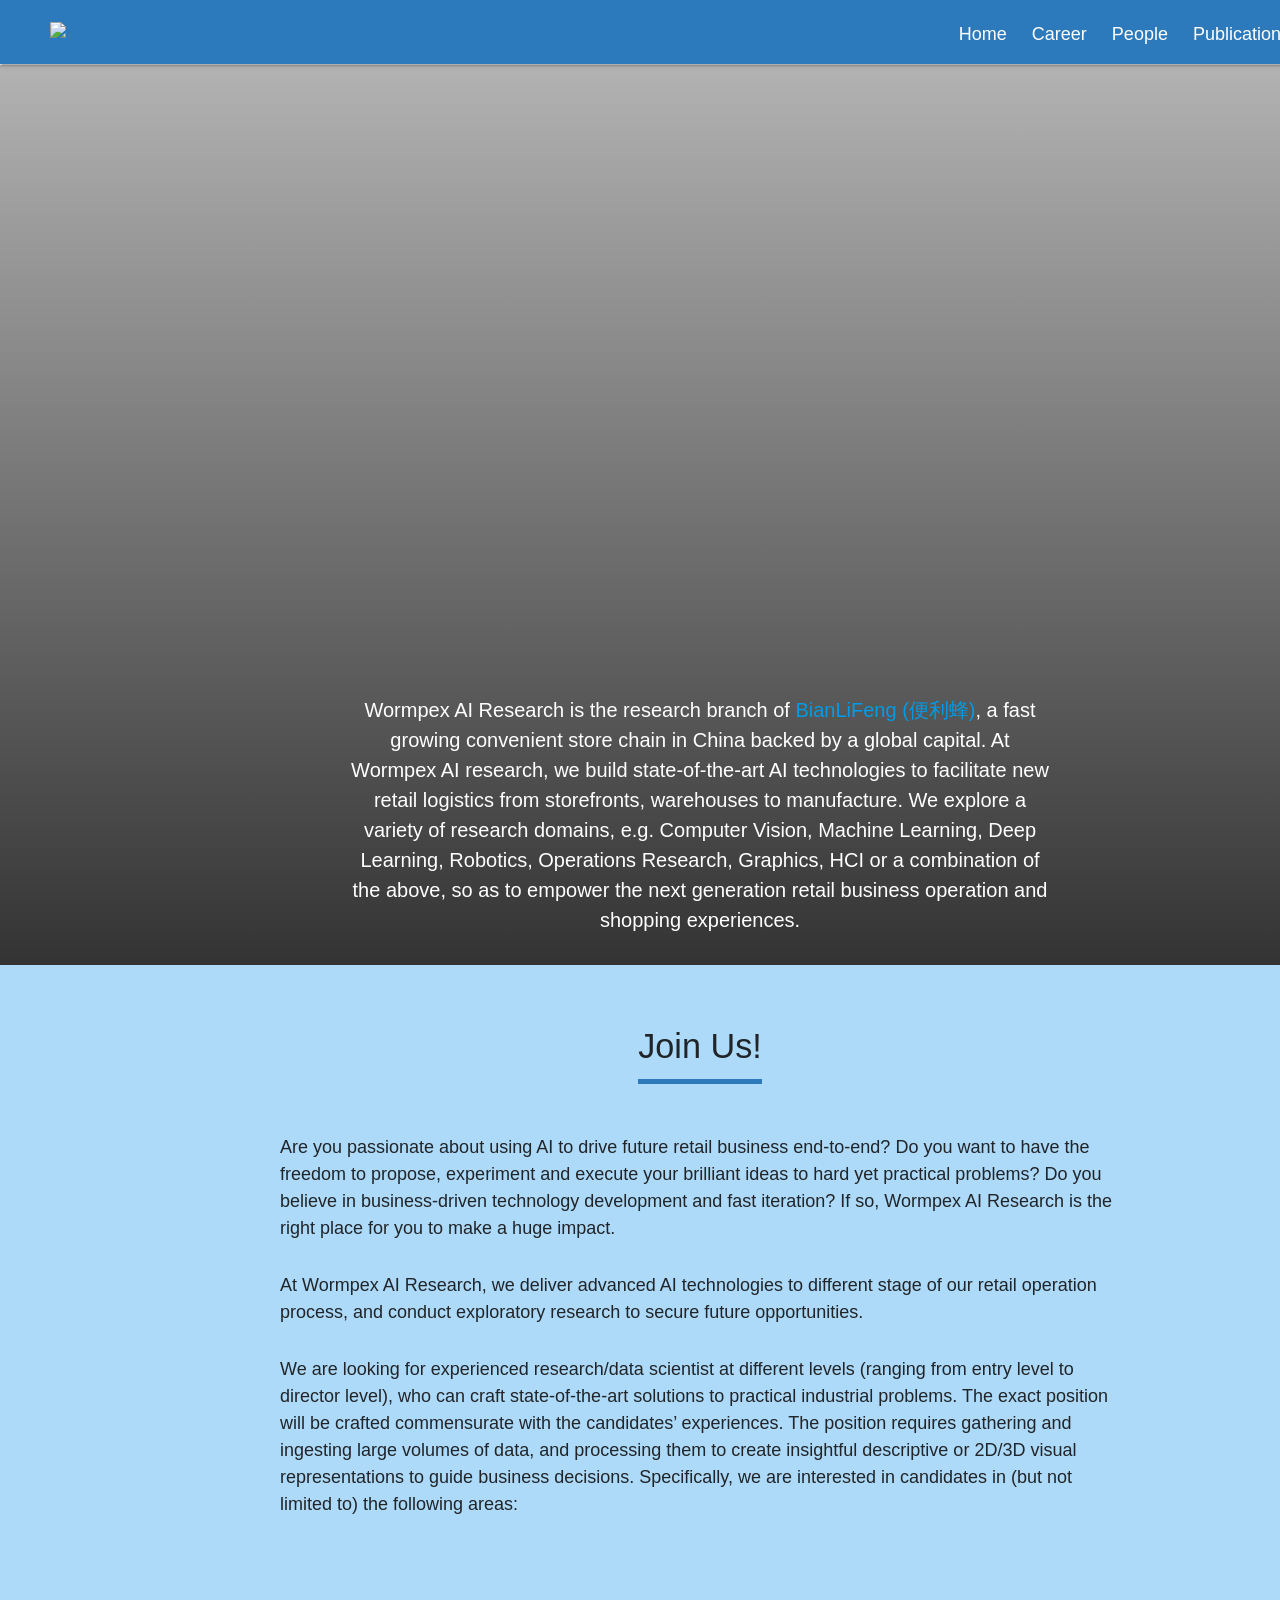
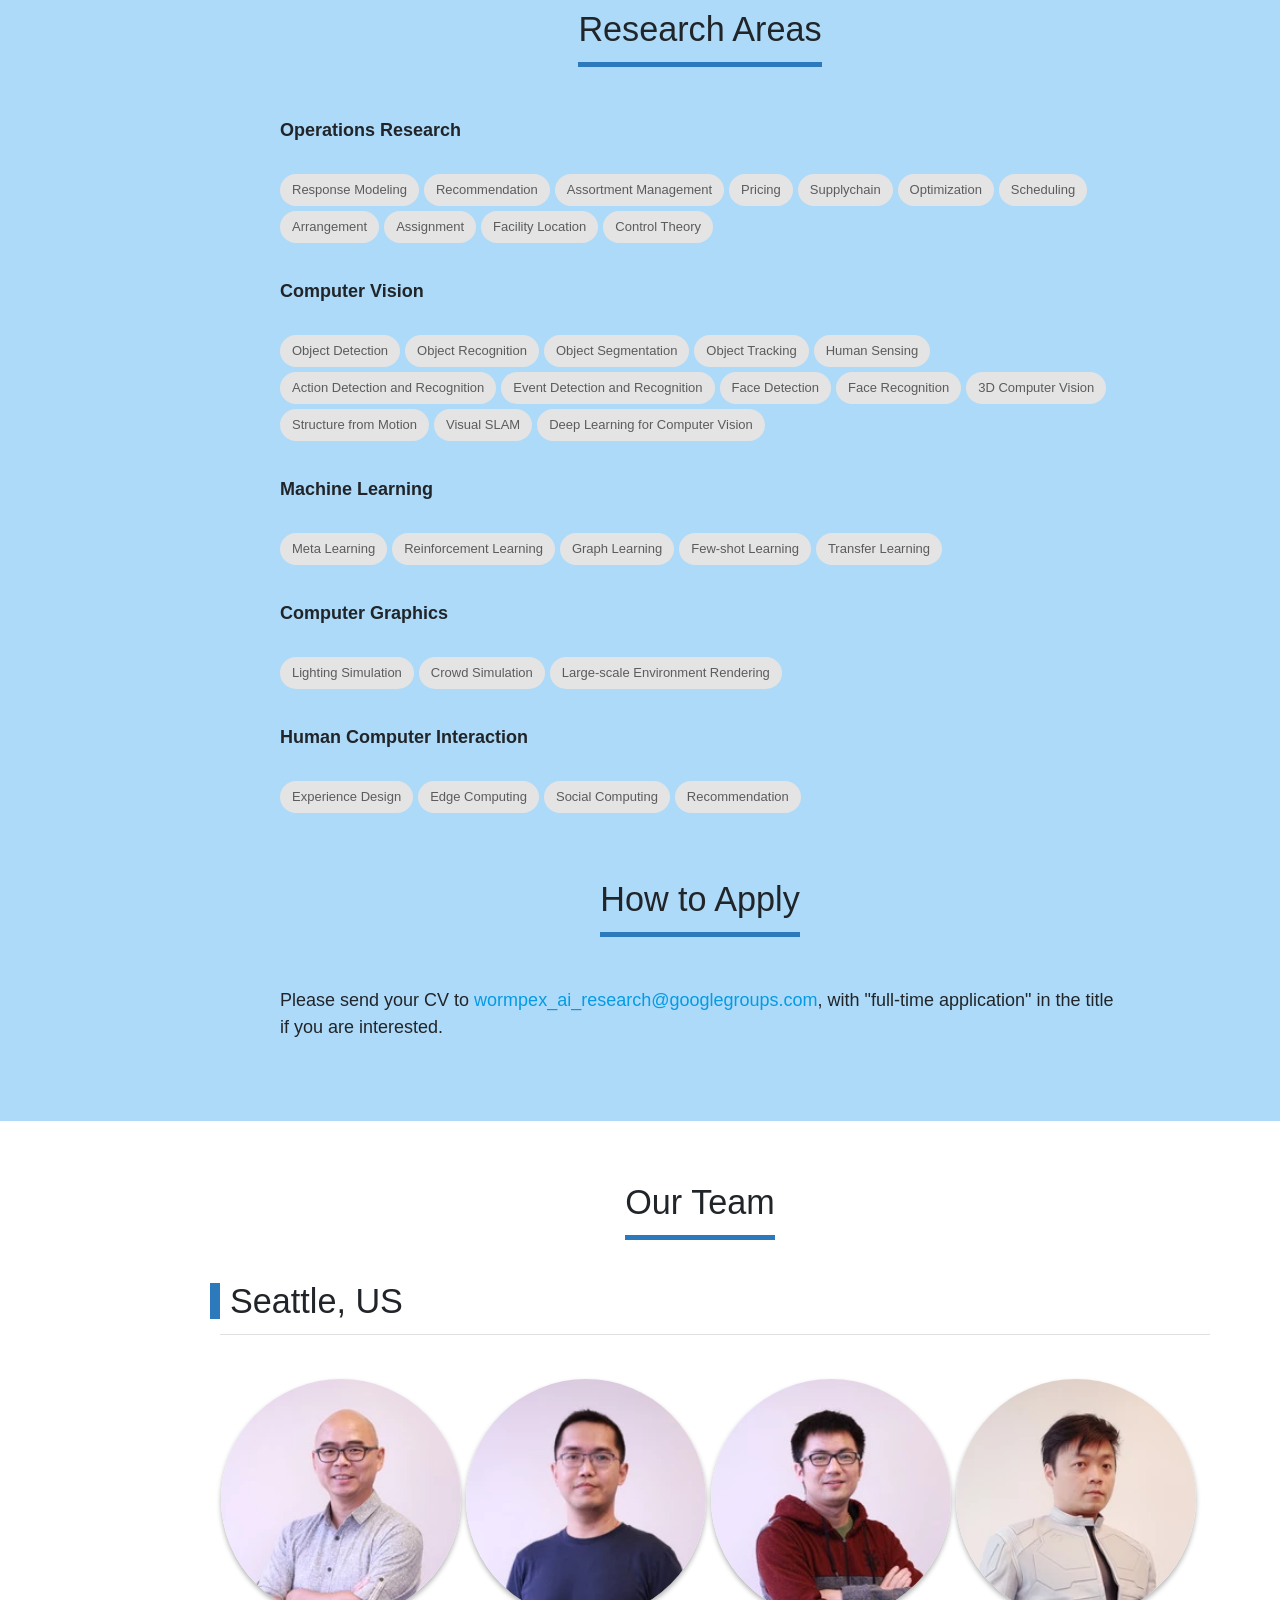
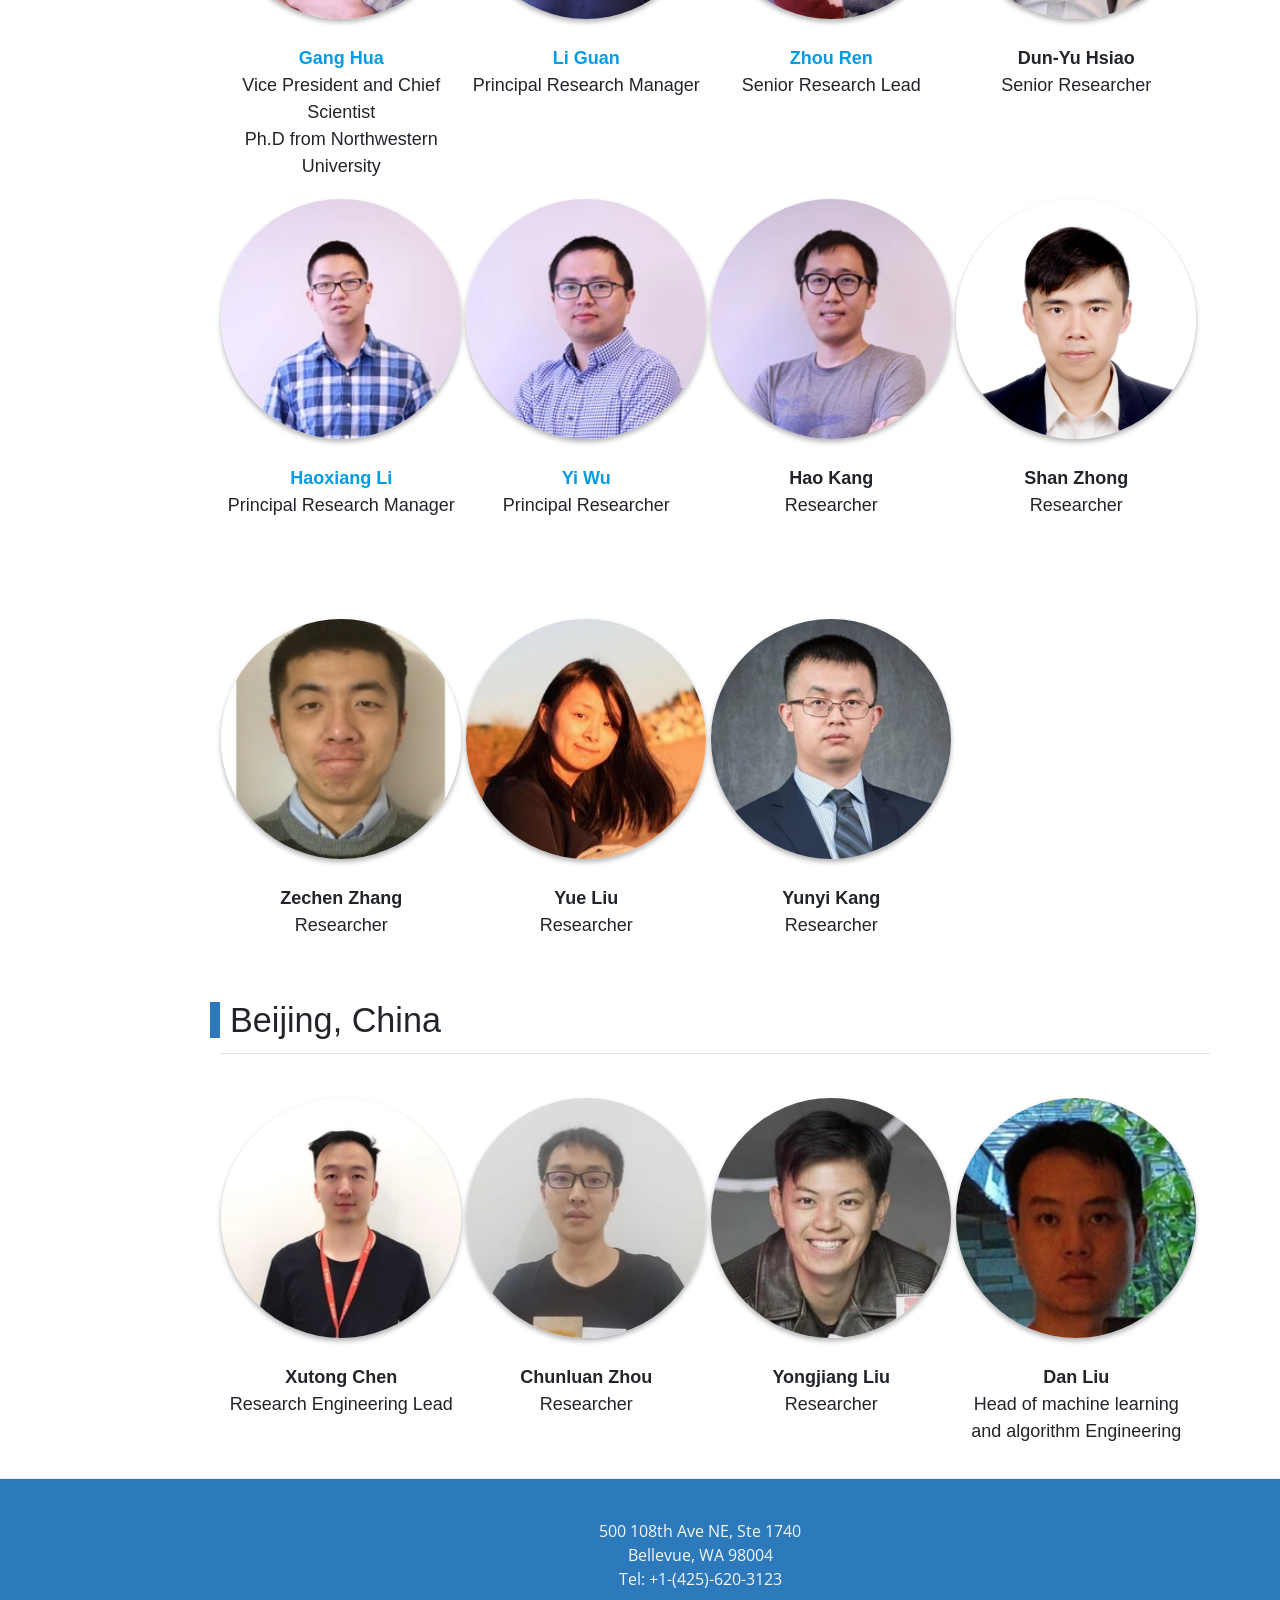
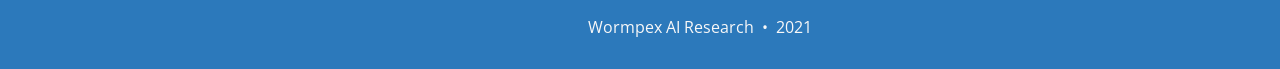
==== commit 5e76d5eb: "image update a" ====
--- a/index.html
+++ b/index.html
@@ -77,7 +77,7 @@
 
     <nav class="topnav-bar">
   <div class="topnav-logo-container">
-      <a href="https://research.wormpex.com/"><img src="/img/long_logo1.png"/></a>
+      <a href="https://tamedquadrapanda.github.io/"><img src="/img/long_logo1.png"/></a>
   </div>
   <div class="topnav-menu-container">
         <a href="/">Home</a>
@@ -89,7 +89,7 @@
 <!--<nav>-->
   <!--<div class="nav-wrapper topnav-bar">-->
     <!--<div class="topnav-logo-container">-->
-      <!--<a href="https://research.wormpex.com/"><img src="/img/long_logo1.png"/></a>-->
+      <!--<a href="https://tamedquadrapanda.github.io/"><img src="/img/long_logo1.png"/></a>-->
     <!--</div>-->
     <!--<div class="topnav-menu-container">-->
       <!--<ul class="right hide-on-med-and-down">-->
@@ -264,47 +264,47 @@
 
   <div class="row"><div class="col s3">
       <div class="individual">
-        <img class="circular--portrait" src="/img/portfolio/gang_hua.jpg"><div class="name"><a href="http://ganghua.org">Gang Hua</a></div><div class="title">Vice President and Chief Scientist <br/> Ph.D from Northwestern University</div>
-      </div>
-    </div><div class="col s3">
-      <div class="individual">
-        <img class="circular--portrait" src="/img/portfolio/li_guan.jpg"><div class="name"><a href="http://www.cs.unc.edu/~lguan/">Li Guan</a></div><div class="title">Principal Research Manager</div>
-      </div>
-    </div><div class="col s3">
-      <div class="individual">
-        <img class="circular--portrait" src="/img/portfolio/zhou_ren.jpg"><div class="name"><a href="http://web.cs.ucla.edu/~zhou.ren/">Zhou Ren</a></div><div class="title">Senior Research Lead</div>
-      </div>
-    </div><div class="col s3">
-      <div class="individual">
-        <img class="circular--portrait" src="/img/portfolio/dun_yu.jpg"><div class="name">Dun-Yu Hsiao</div><div class="title">Senior Researcher</div>
-      </div>
-    </div><div class="col s3">
-      <div class="individual">
-        <img class="circular--portrait" src="/img/portfolio/haoxiang.jpg"><div class="name"><a href="http://haoxiang.org/academic-homepage/">Haoxiang Li</a></div><div class="title">Principal Research Manager</div>
-      </div>
-    </div><div class="col s3">
-      <div class="individual">
-        <img class="circular--portrait" src="/img/portfolio/yi_wu.jpg"><div class="name"><a href="https://scholar.google.com/citations?user=s_8zWpgAAAAJ&hl=en">Yi Wu</a></div><div class="title">Principal Researcher</div>
-      </div>
-    </div><div class="col s3">
-      <div class="individual">
-        <img class="circular--portrait" src="/img/portfolio/hao_kang.jpg"><div class="name">Hao Kang</div><div class="title">Researcher</div>
-      </div>
-    </div><div class="col s3">
-      <div class="individual">
-        <img class="circular--portrait" src="/img/portfolio/shan_zhong.jpg"><div class="name">Shan Zhong</div><div class="title">Researcher</div>
-      </div>
-    </div><div class="col s3">
-      <div class="individual">
-        <img class="circular--portrait" src="/img/portfolio/zechen_zhang.jpg"><div class="name">Zechen Zhang</div><div class="title">Researcher</div>
-      </div>
-    </div><div class="col s3">
-      <div class="individual">
-        <img class="circular--portrait" src="/img/portfolio/yue_liu.jpg"><div class="name">Yue Liu</div><div class="title">Researcher</div>
-      </div>
-    </div><div class="col s3">
-      <div class="individual">
-        <img class="circular--portrait" src="/img/portfolio/yunyi_kang.jpg"><div class="name">Yunyi Kang</div><div class="title">Researcher</div>
+        <img class="circular--portrait" src="/img/portfolio/gang_hua.webp"><div class="name"><a href="http://ganghua.org">Gang Hua</a></div><div class="title">Vice President and Chief Scientist <br/> Ph.D from Northwestern University</div>
+      </div>
+    </div><div class="col s3">
+      <div class="individual">
+        <img class="circular--portrait" src="/img/portfolio/li_guan.webp"><div class="name"><a href="http://www.cs.unc.edu/~lguan/">Li Guan</a></div><div class="title">Principal Research Manager</div>
+      </div>
+    </div><div class="col s3">
+      <div class="individual">
+        <img class="circular--portrait" src="/img/portfolio/zhou_ren.webp"><div class="name"><a href="http://web.cs.ucla.edu/~zhou.ren/">Zhou Ren</a></div><div class="title">Senior Research Lead</div>
+      </div>
+    </div><div class="col s3">
+      <div class="individual">
+        <img class="circular--portrait" src="/img/portfolio/dun_yu.webp"><div class="name">Dun-Yu Hsiao</div><div class="title">Senior Researcher</div>
+      </div>
+    </div><div class="col s3">
+      <div class="individual">
+        <img class="circular--portrait" src="/img/portfolio/haoxiang.webp"><div class="name"><a href="http://haoxiang.org/academic-homepage/">Haoxiang Li</a></div><div class="title">Principal Research Manager</div>
+      </div>
+    </div><div class="col s3">
+      <div class="individual">
+        <img class="circular--portrait" src="/img/portfolio/yi_wu.webp"><div class="name"><a href="https://scholar.google.com/citations?user=s_8zWpgAAAAJ&hl=en">Yi Wu</a></div><div class="title">Principal Researcher</div>
+      </div>
+    </div><div class="col s3">
+      <div class="individual">
+        <img class="circular--portrait" src="/img/portfolio/hao_kang.webp"><div class="name">Hao Kang</div><div class="title">Researcher</div>
+      </div>
+    </div><div class="col s3">
+      <div class="individual">
+        <img class="circular--portrait" src="/img/portfolio/shan_zhong.webp"><div class="name">Shan Zhong</div><div class="title">Researcher</div>
+      </div>
+    </div><div class="col s3">
+      <div class="individual">
+        <img class="circular--portrait" src="/img/portfolio/zechen_zhang.webp"><div class="name">Zechen Zhang</div><div class="title">Researcher</div>
+      </div>
+    </div><div class="col s3">
+      <div class="individual">
+        <img class="circular--portrait" src="/img/portfolio/yue_liu.webp"><div class="name">Yue Liu</div><div class="title">Researcher</div>
+      </div>
+    </div><div class="col s3">
+      <div class="individual">
+        <img class="circular--portrait" src="/img/portfolio/yunyi_kang.webp"><div class="name">Yunyi Kang</div><div class="title">Researcher</div>
       </div>
     </div></div>
 
@@ -316,19 +316,19 @@
 
   <div class="row"><div class="col s3">
       <div class="individual">
-        <img class="circular--portrait" src="/img/portfolio/xutong.jpg"><div class="name">Xutong Chen</div><div class="title">Research Engineering Lead</div>
-      </div>
-    </div><div class="col s3">
-      <div class="individual">
-        <img class="circular--portrait" src="/img/portfolio/chunluan.jpg"><div class="name">Chunluan Zhou</div><div class="title">Researcher</div>
-      </div>
-    </div><div class="col s3">
-      <div class="individual">
-        <img class="circular--portrait" src="/img/portfolio/yongjiang_liu.jpg"><div class="name">Yongjiang Liu</div><div class="title">Researcher</div>
-      </div>
-    </div><div class="col s3">
-      <div class="individual">
-        <img class="circular--portrait" src="/img/portfolio/dan_liu.jpg"><div class="name">Dan Liu</div><div class="title">Head of machine learning and algorithm Engineering</div>
+        <img class="circular--portrait" src="/img/portfolio/xutong.webp"><div class="name">Xutong Chen</div><div class="title">Research Engineering Lead</div>
+      </div>
+    </div><div class="col s3">
+      <div class="individual">
+        <img class="circular--portrait" src="/img/portfolio/chunluan.webp"><div class="name">Chunluan Zhou</div><div class="title">Researcher</div>
+      </div>
+    </div><div class="col s3">
+      <div class="individual">
+        <img class="circular--portrait" src="/img/portfolio/yongjiang_liu.webp"><div class="name">Yongjiang Liu</div><div class="title">Researcher</div>
+      </div>
+    </div><div class="col s3">
+      <div class="individual">
+        <img class="circular--portrait" src="/img/portfolio/dan_liu.webp"><div class="name">Dan Liu</div><div class="title">Head of machine learning and algorithm Engineering</div>
       </div>
     </div></div>
 
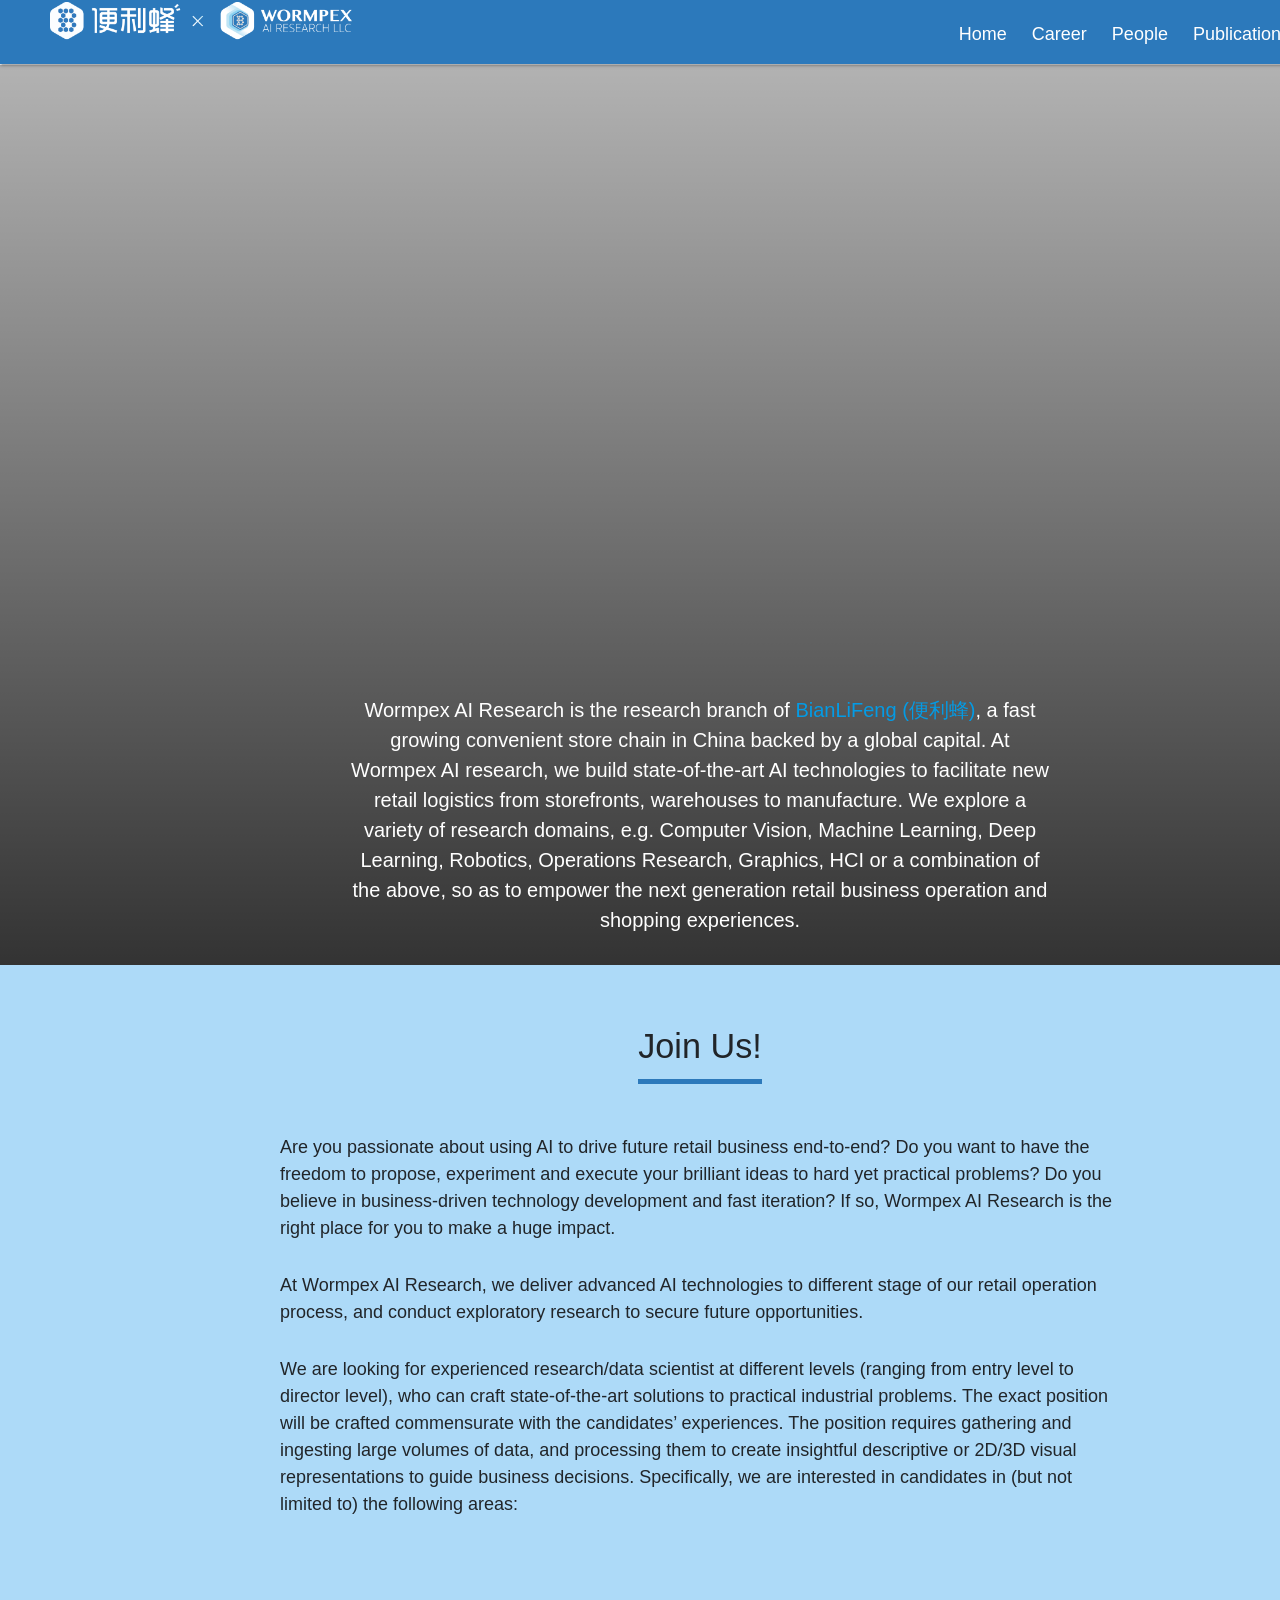
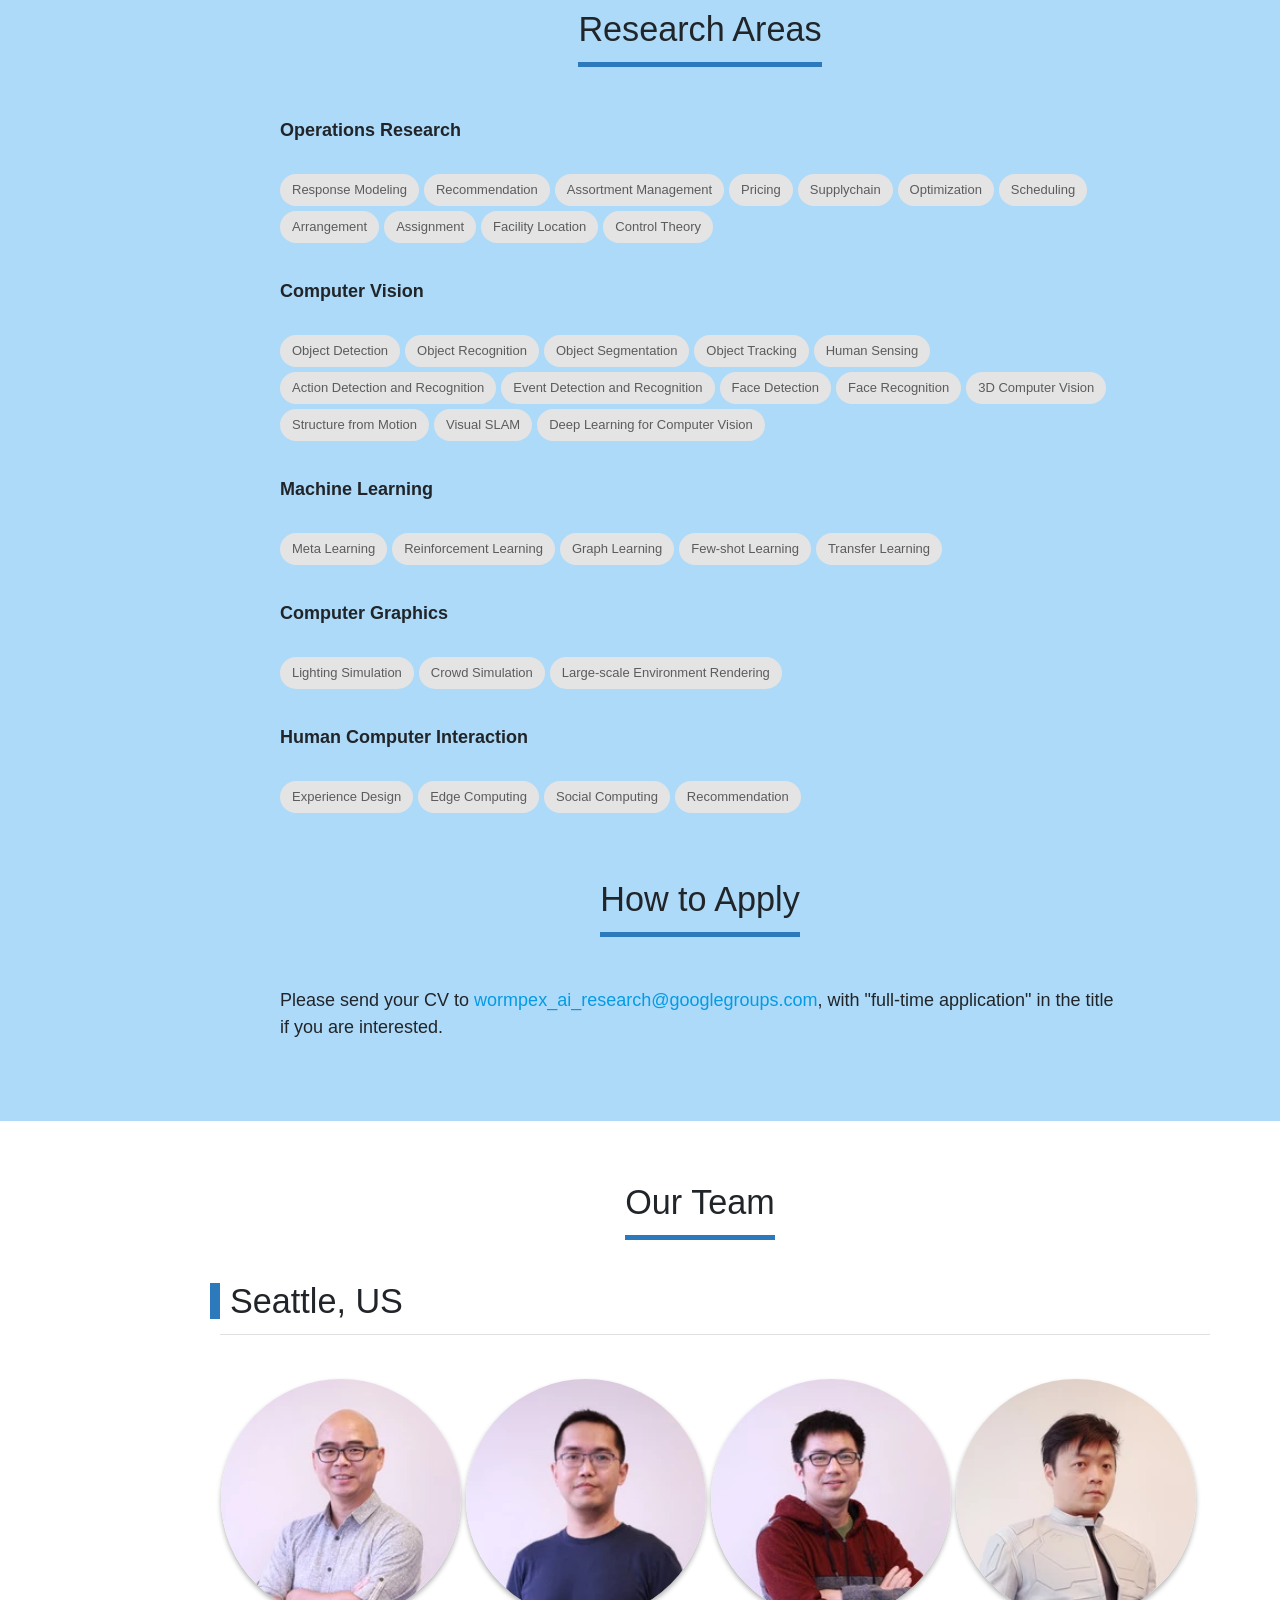
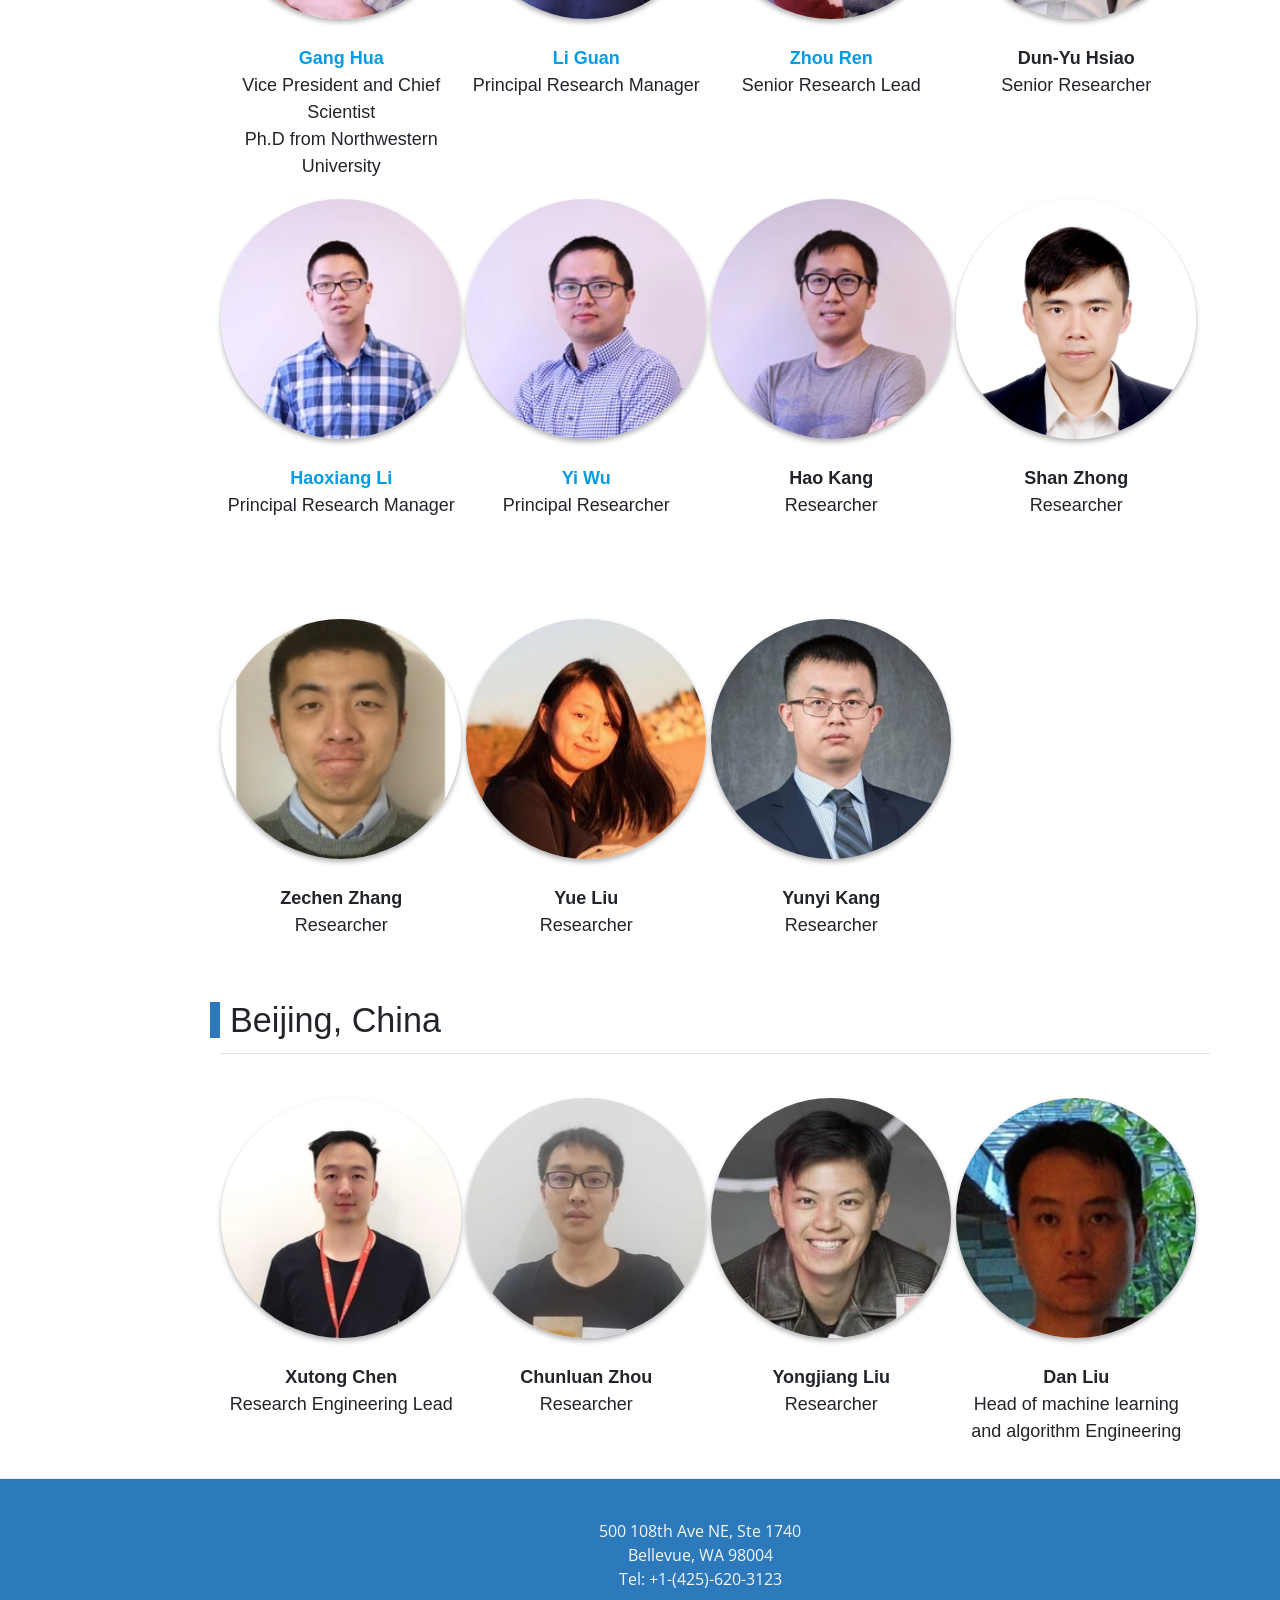
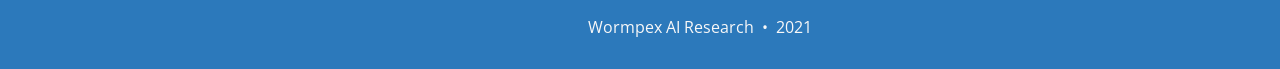
==== commit bf468d5b: "picture changes some picture changes" ====
--- a/index.html
+++ b/index.html
@@ -77,7 +77,7 @@
 
     <nav class="topnav-bar">
   <div class="topnav-logo-container">
-      <a href="https://tamedquadrapanda.github.io/"><img src="/img/long_logo1.png"/></a>
+      <a href="https://tamedquadrapanda.github.io/"><img src="/img/long_logo1.webp"/></a>
   </div>
   <div class="topnav-menu-container">
         <a href="/">Home</a>
@@ -89,7 +89,7 @@
 <!--<nav>-->
   <!--<div class="nav-wrapper topnav-bar">-->
     <!--<div class="topnav-logo-container">-->
-      <!--<a href="https://tamedquadrapanda.github.io/"><img src="/img/long_logo1.png"/></a>-->
+      <!--<a href="https://tamedquadrapanda.github.io/"><img src="/img/long_logo1.webp"/></a>-->
     <!--</div>-->
     <!--<div class="topnav-menu-container">-->
       <!--<ul class="right hide-on-med-and-down">-->
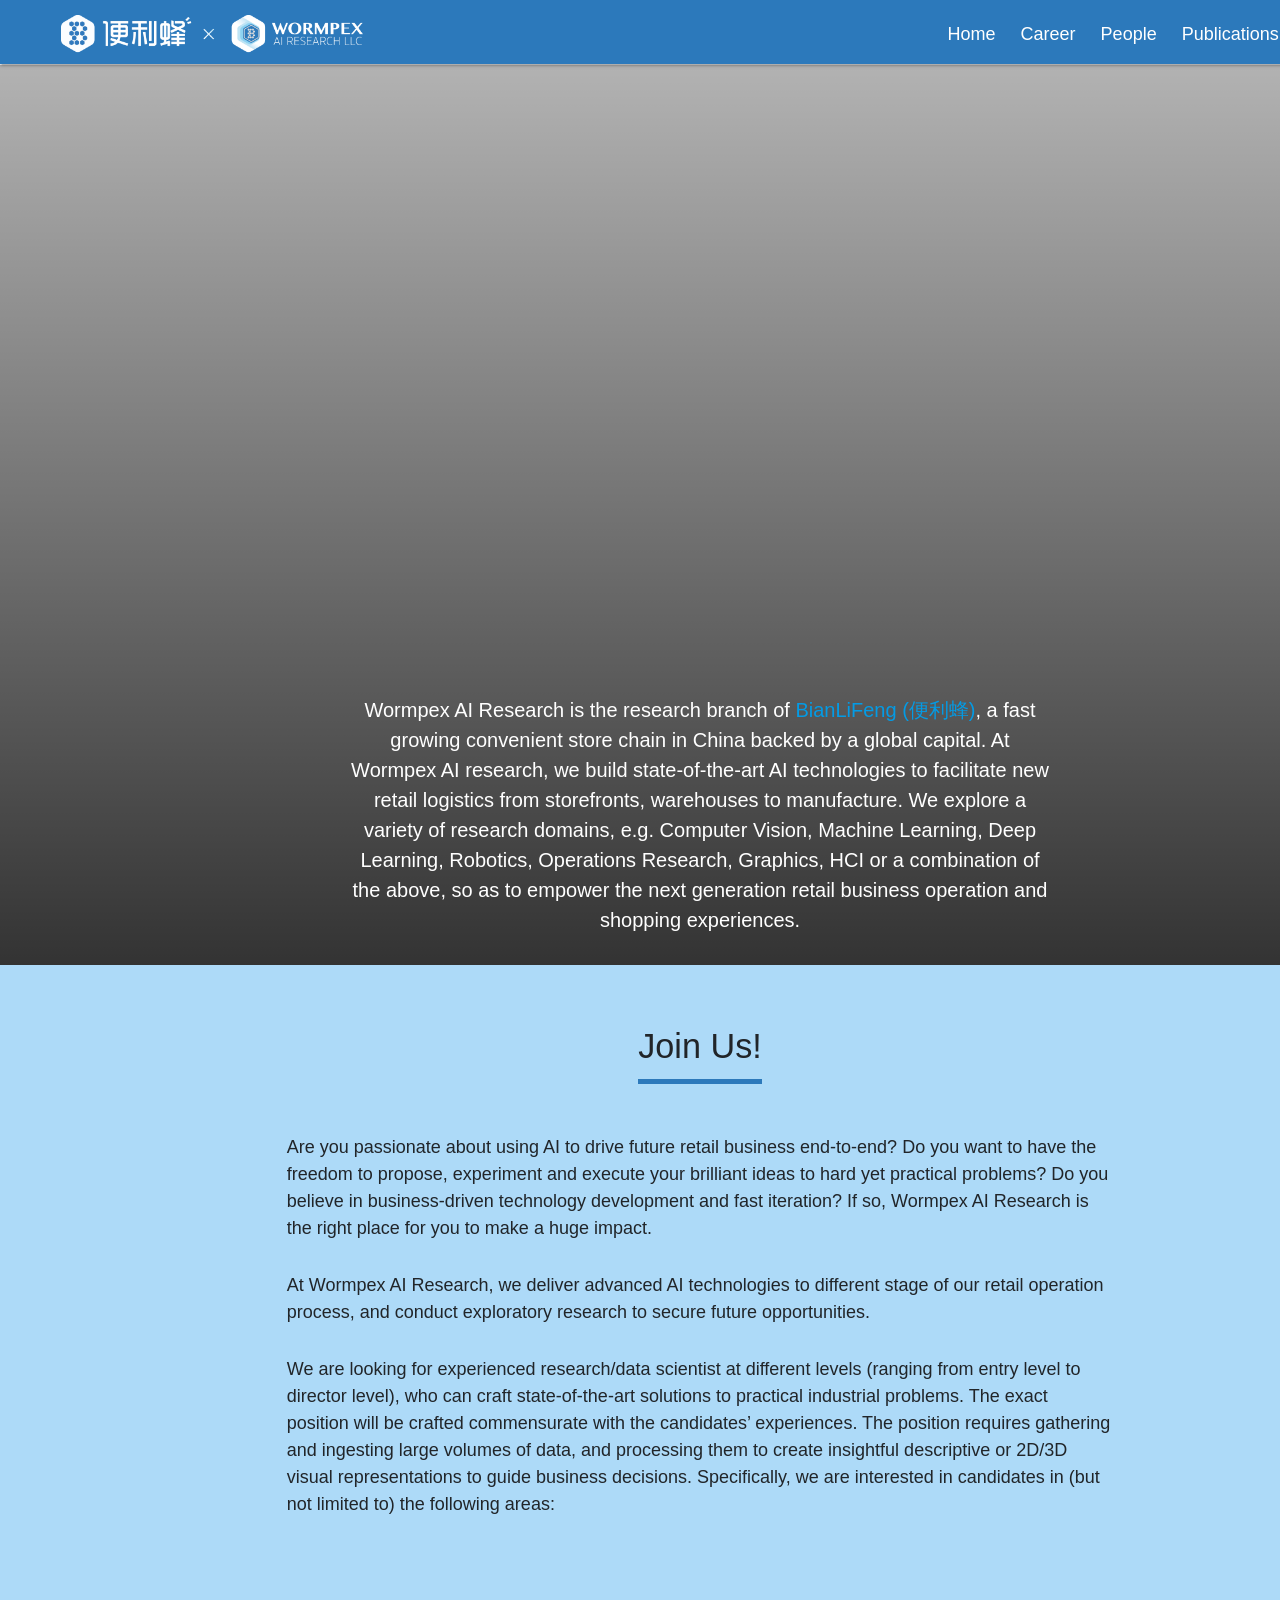
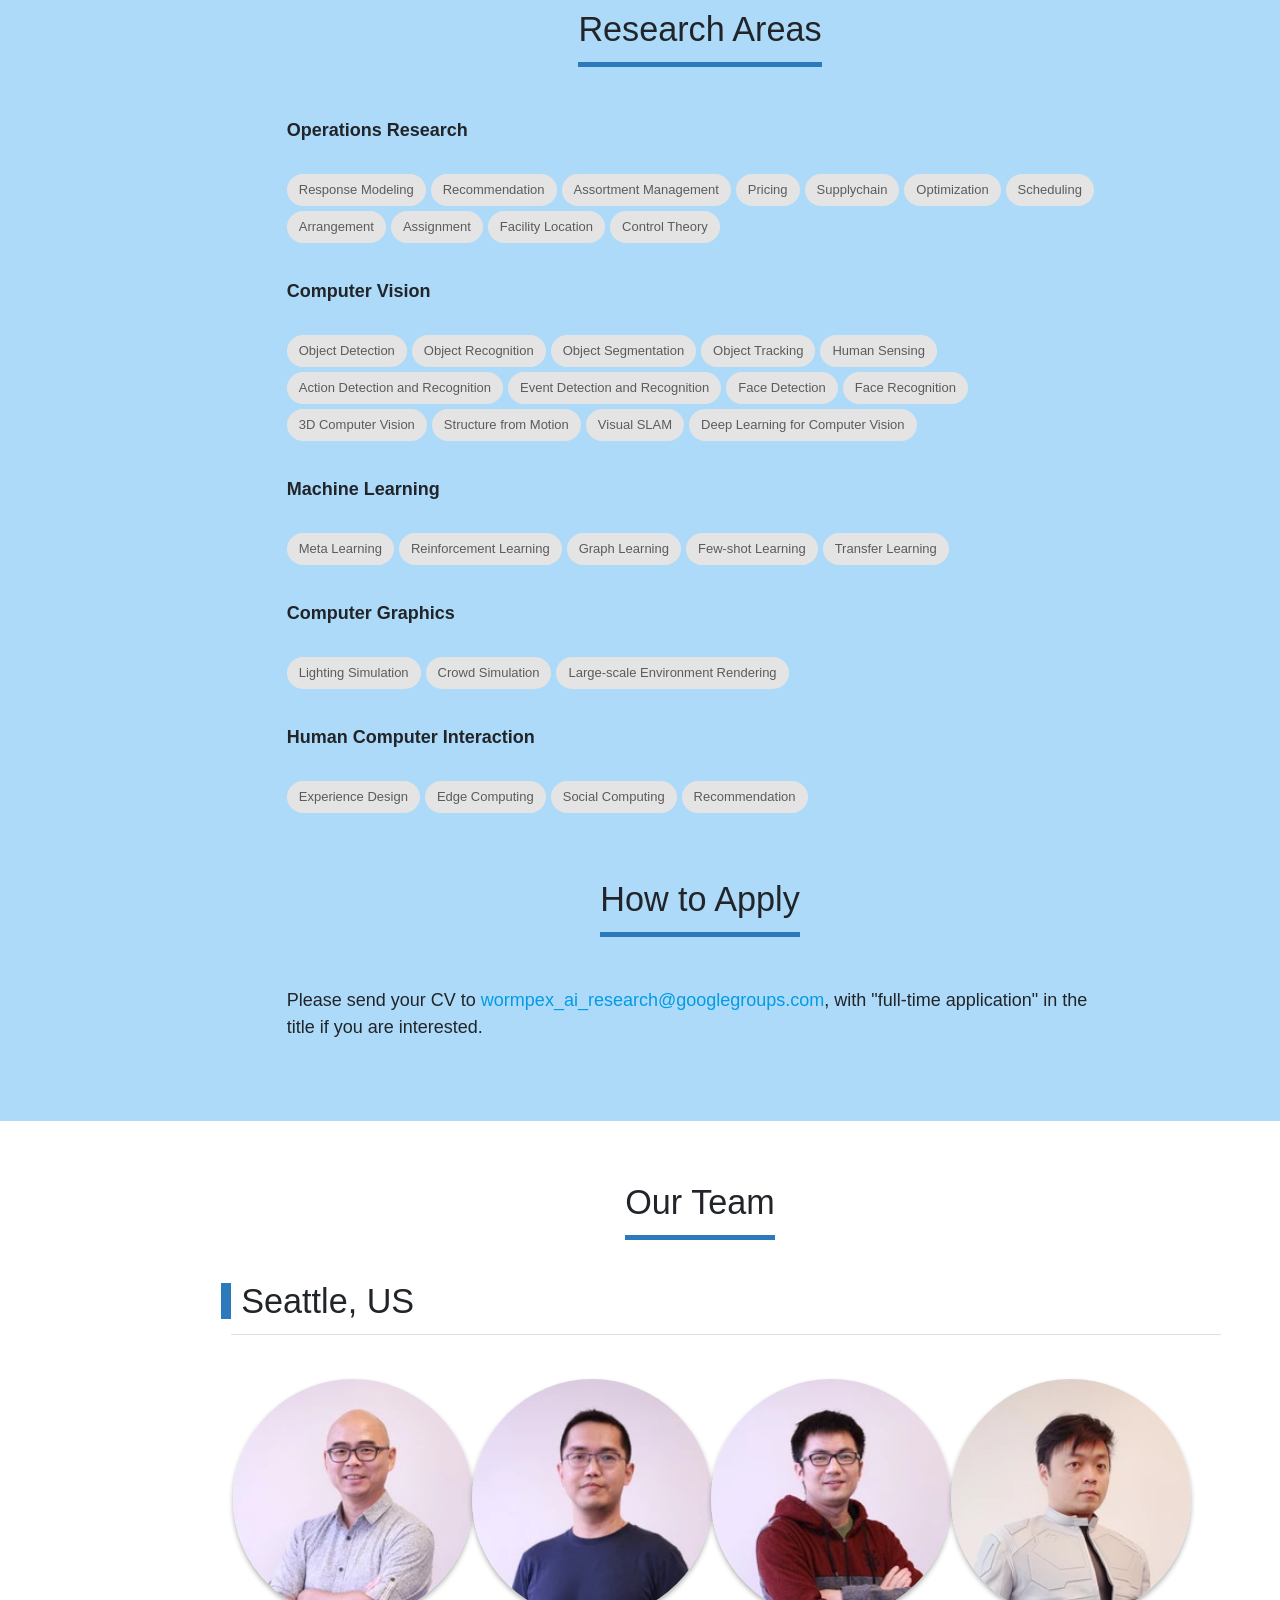
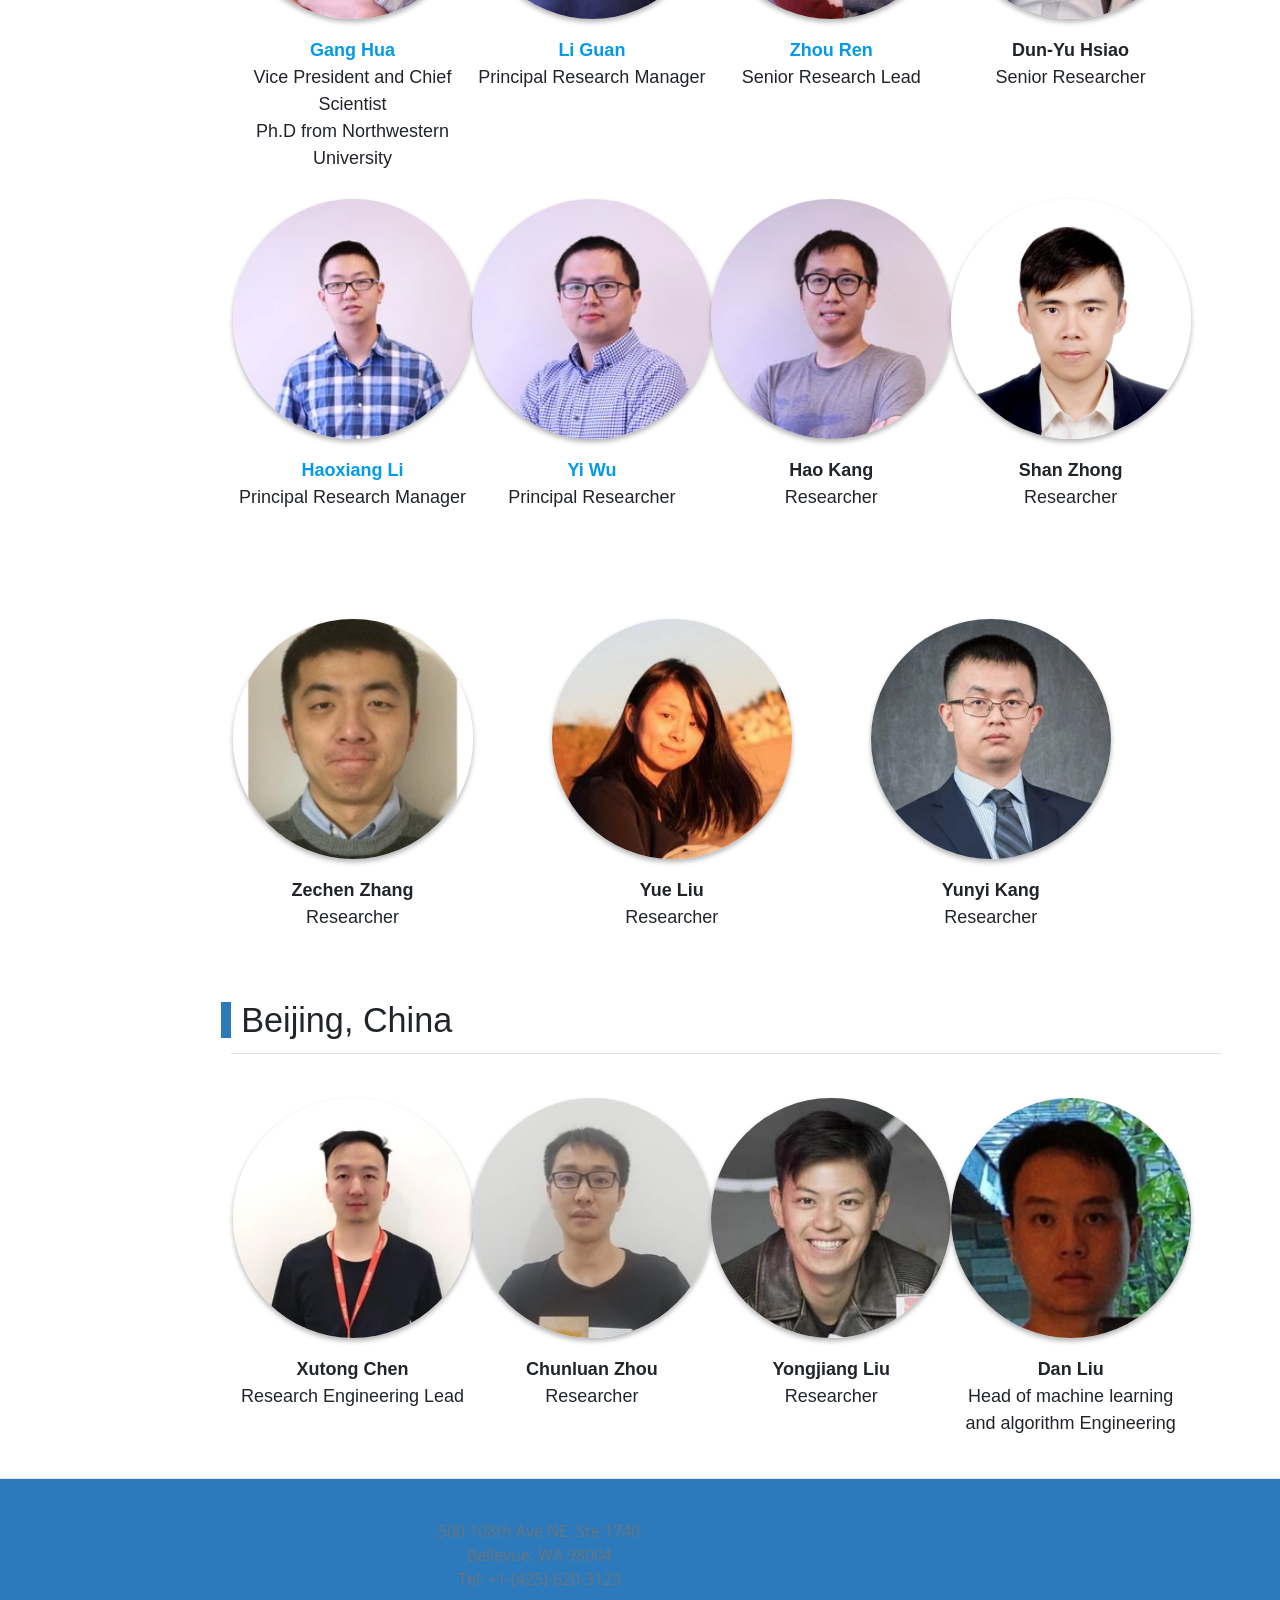
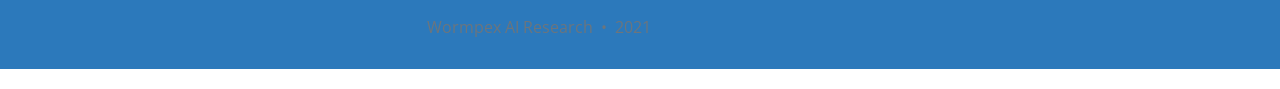
==== commit c049f4dc: "Update index.html" ====
--- a/index.html
+++ b/index.html
@@ -24,7 +24,8 @@
     
   
 
-  
+      <link rel=”stylesheet” href=”css/bootstrap.css”>
+      <link rel=”stylesheet” href=”css/bootstrap-responsive.css”>
     
       <link rel="stylesheet" href="/css/bootstrap.min.css" />
     
@@ -74,12 +75,12 @@
 
 
   <body>
-
+ <div class="row">
     <nav class="topnav-bar">
-  <div class="topnav-logo-container">
+  <div class="topnav-logo-container col-xs-6">
       <a href="https://tamedquadrapanda.github.io/"><img src="/img/long_logo1.webp"/></a>
   </div>
-  <div class="topnav-menu-container">
+  <div class="topnav-menu-container col-xs-6">
         <a href="/">Home</a>
         <a href="/#career">Career</a>
         <a href="/#people">People</a>
@@ -116,11 +117,11 @@
 <!--</nav>-->
 
 
-    <div class="clear"></div>
+    <div class="clear col-xs-12"></div>
 <a name="home"></a>
 
-<div class="hero-image">
-  <div class="hero-text">
+<div class="hero-image col-xs-12">
+  <div class="hero-text col-xs-12">
     <p>
       Wormpex AI Research is the research branch of <a href="http://bianlifeng.com">BianLiFeng (便利蜂)</a>, a fast growing convenient store chain in China backed by a global capital. At Wormpex AI research, we build state-of-the-art AI technologies to facilitate new retail logistics from storefronts, warehouses to manufacture. 
       We explore a variety of research domains, e.g. Computer Vision, Machine Learning, Deep Learning, Robotics, Operations Research, Graphics, HCI or a combination of the above, 
@@ -133,8 +134,8 @@
 
 <a name="career"></a>
 <section class="block1">
-  <div class="subtitle-container">
-    <div class="subtitle">
+  <div class="subtitle-container col-xs-12">
+    <div class="subtitle col-xs-12">
       <h4>Join Us!</h4>
       <div class="divider"></div>
     </div>
@@ -361,7 +362,7 @@
     </div>
   </div>
 </footer>
-
+</div>
   
   </body>
 </html>
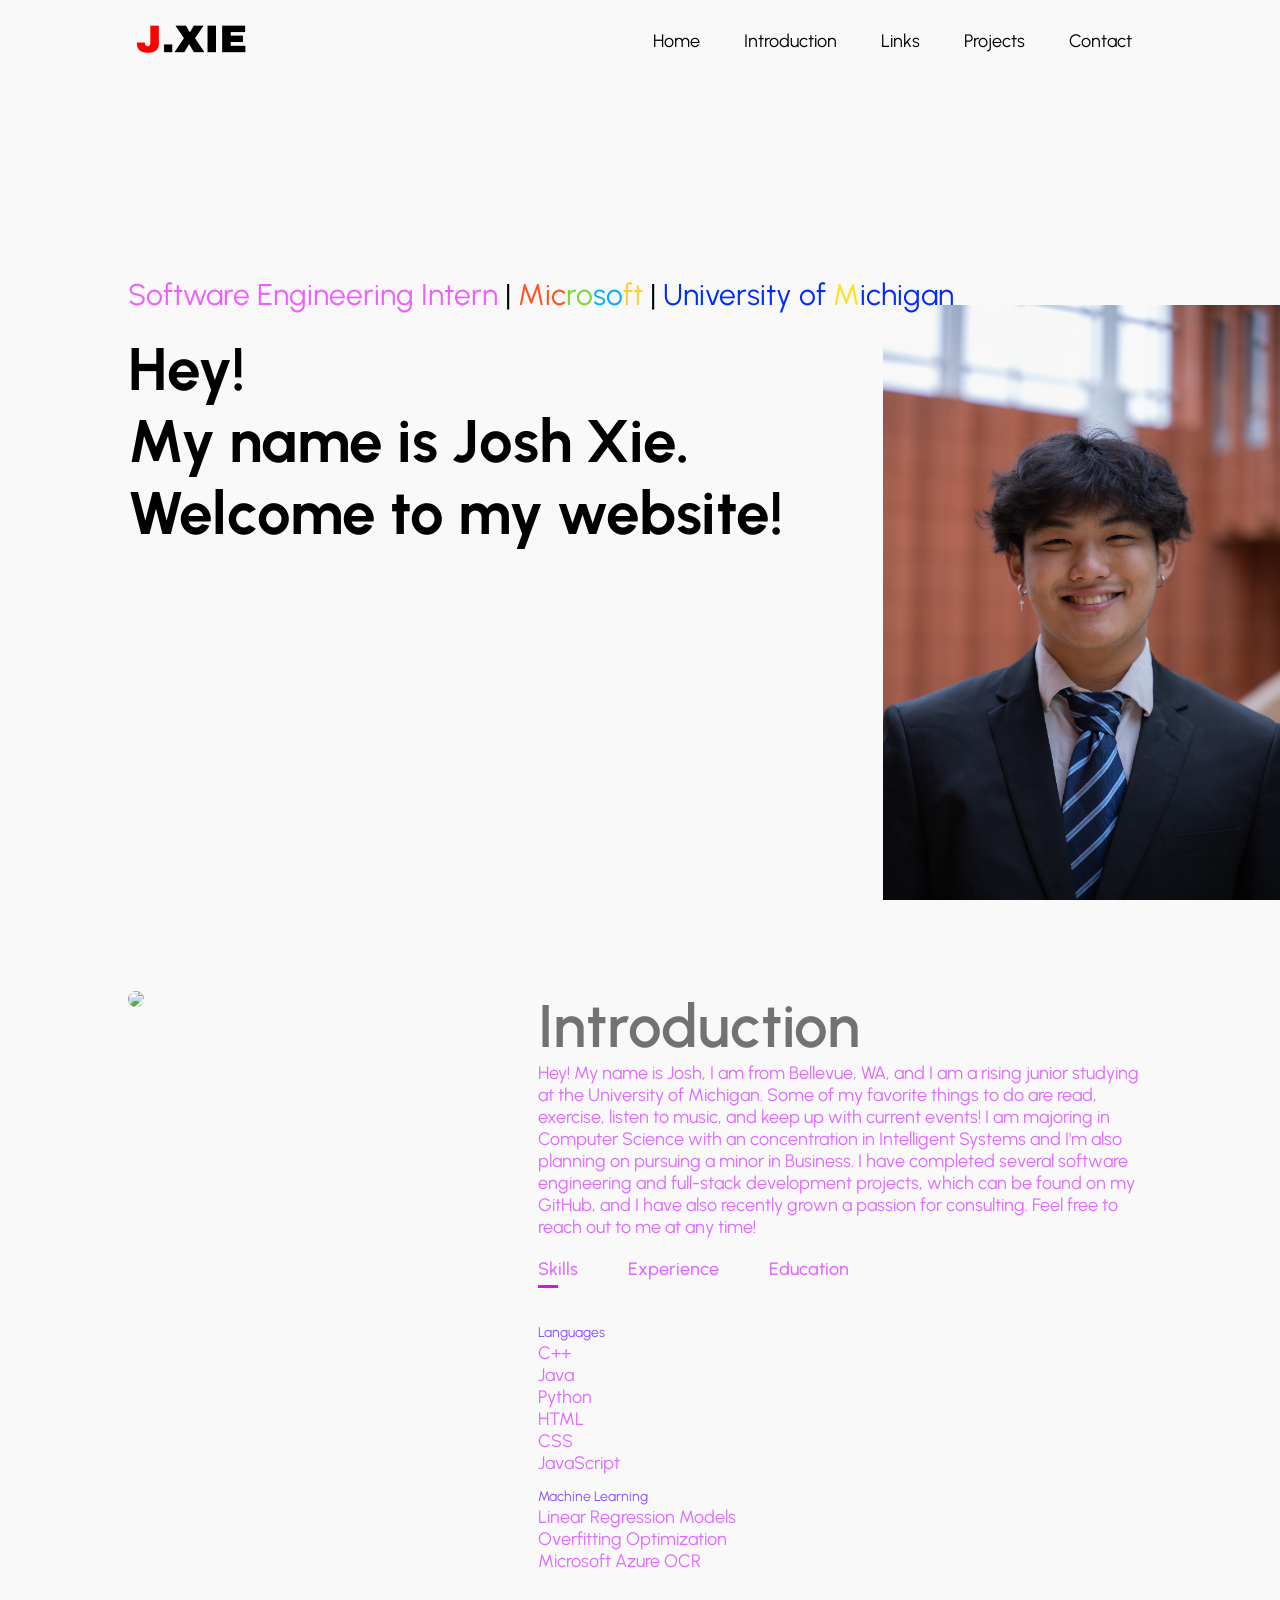
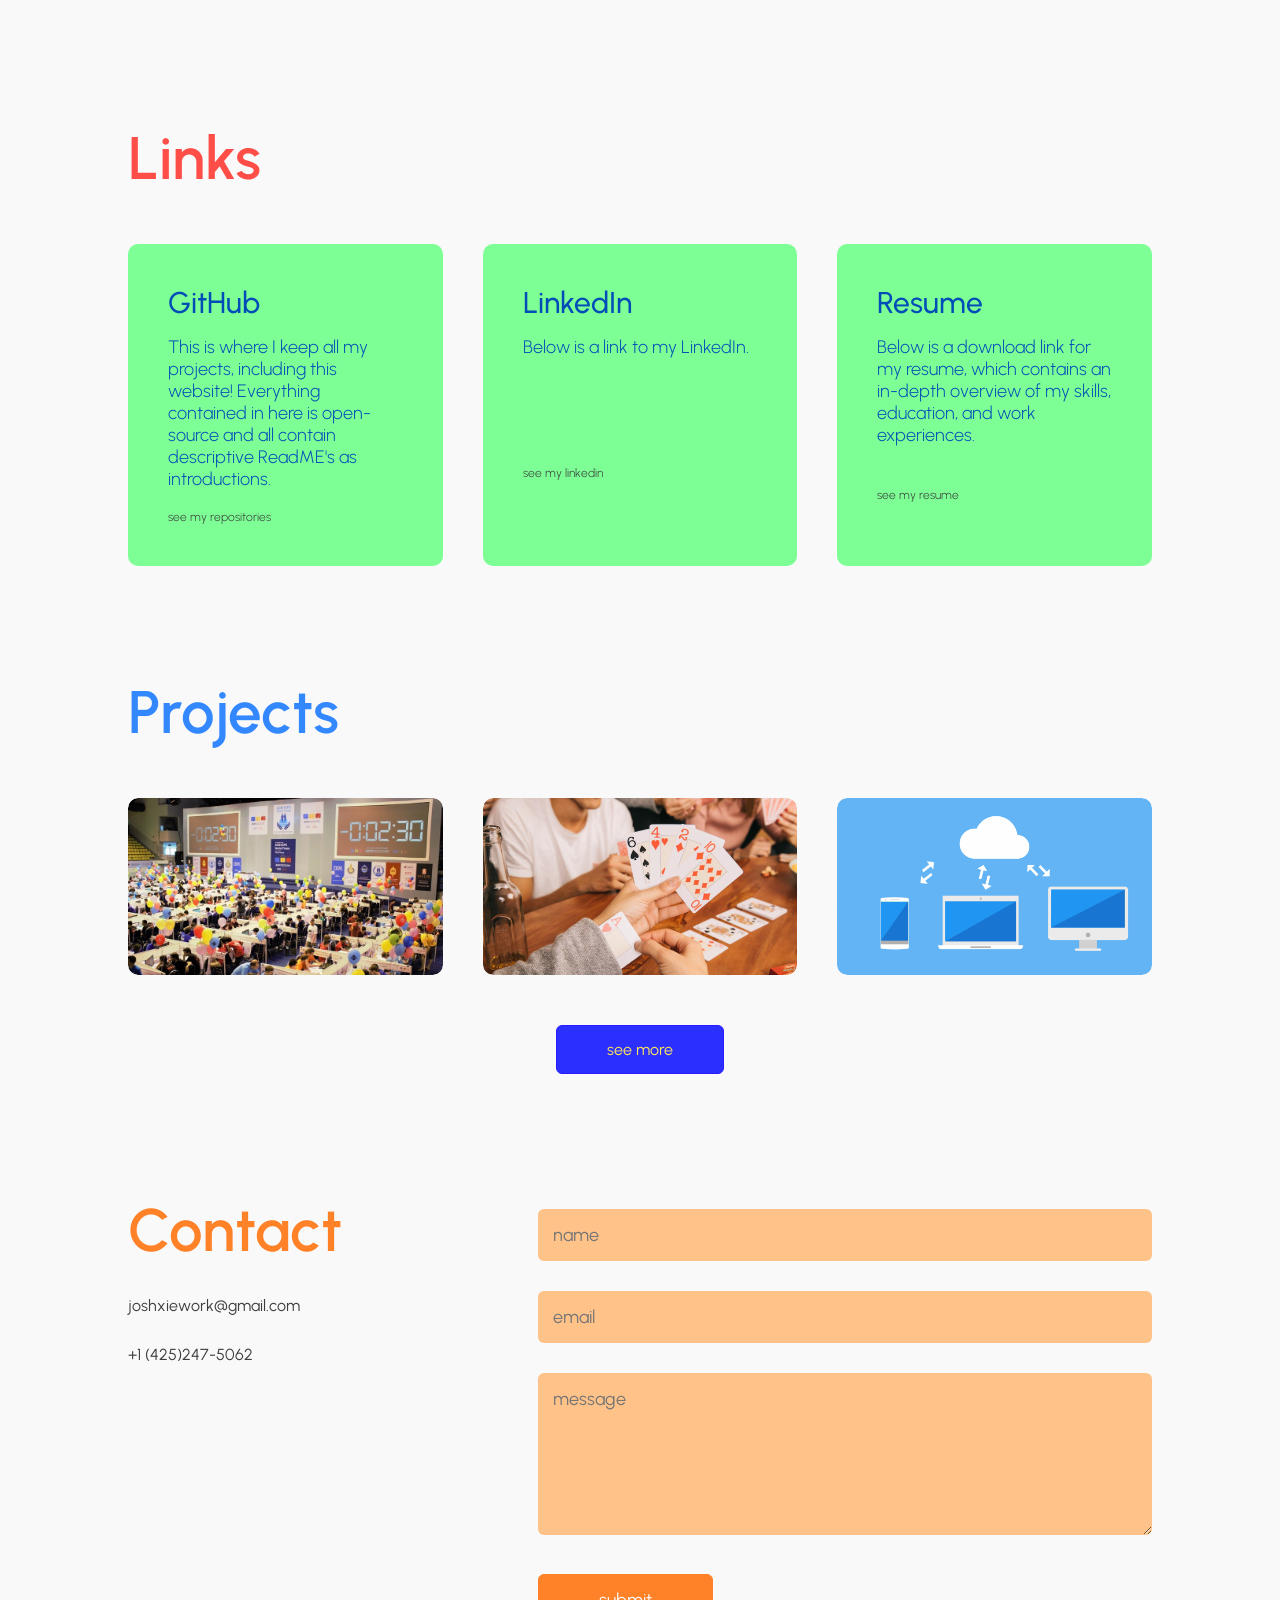
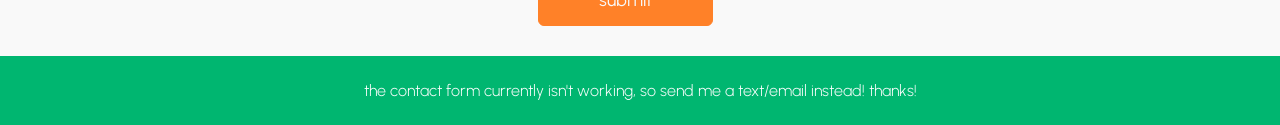
==== commit 5348bba6: "website push" ====
--- a/index.html
+++ b/index.html
@@ -1,368 +1,209 @@
 <!DOCTYPE html>
-<html lang="en">
+<html lang = "en">
+<head>
+    <meta charset="UTF = 8">
+    <meta http-equiv="X-UA-Compatible " content="IE=edge">
+    <meta name="viewport" content="width=device-width, initial-scale=1.0">
+    <title>Josh Xie Portfolio</title>
+    <link rel="stylesheet" href="style.css">
+    <link rel="stylesheet" href="https://fonts.googleapis.com/css?family=Urbanist">
+    <script src="https://kit.fontawesome.com/2e5edeaef4.js" crossorigin="anonymous"></script>
+    <style>
+        body {
+            opacity: 0;
+            transition: opacity 1.5s;
+        }
+    </style>
+</head>
+<body onload="document.body.style.opacity='1'">
+<div id="header">
+    <div class="container">
+        <nav>
+            <img src="images/logo.png" class="logo">
+            <ul id="sidemenu">
+                <li><a href="#header">Home</a></li>
+                <li><a href="#introduction">Introduction</a></li>
+                <li><a href="#links">Links</a></li>
+                <li><a href="#projects">Projects</a></li>
+                <li><a href="#contact" class = "lastelem">Contact</a></li>
+                <i class="fa-solid fa-xmark" onclick="closemenu()"></i>
+            </ul>
+            <i class="fa-solid fa-bars" onclick="openmenu()"></i>
+        </nav>
+        <div class="header-text">
+            <p><span class = "pink">Software Engineering Intern</span> | <a href="https://www.microsoft.com/en-us/" target="_blank" rel="noopener noreferrer" class = "m1">Mic</a><a href="https://www.microsoft.com/en-us/" target="_blank" rel="noopener noreferrer" class = "m2">ro</a><a href="https://www.microsoft.com/en-us/" target="_blank" rel="noopener noreferrer" class = "m3">so</a><a href="https://www.microsoft.com/en-us/" target="_blank" rel="noopener noreferrer" class = "m4">ft</a> | <a href="https://cse.engin.umich.edu/" target="_blank" rel="noopener noreferrer" class = "michigan1">University of </a> <a href="https://cse.engin.umich.edu/" target="_blank" rel="noopener noreferrer" class = "yellowmichigan">M</a><a href="https://cse.engin.umich.edu/" target="_blank" rel="noopener noreferrer" class = "michigan2">ichigan</a></p>
+            <h1>Hey!<br>My name is Josh Xie. <br>Welcome to my website!</h1> 
+        </div>
+    </div>
+</div>
+<!-- introduction section -->
+<div id = "introduction">
+    <div class = "container">
+        <div class = "row">
+            <div class="about-col-1">
+                <img src="images/user.png">
+            </div>
+            <div class="about-col-2">
+                <h1 class = "sub-title">Introduction</h1>
+                <p>
+                    Hey! My name is Josh, I am from Bellevue, WA, and I am a rising junior studying at the University of Michigan. 
+                    Some of my favorite things to do are read, exercise, listen to music, and keep up with current events! 
+                    I am majoring in Computer Science with an concentration in Intelligent Systems and I'm also planning on pursuing a minor in Business. 
+                    I have completed several software engineering and full-stack development projects, which can be found on my GitHub, and
+                    I have also recently grown a passion for consulting. Feel free to reach out to me at any time!
+                </p>
+                <div class="tab-titles">
+                    <p class = "tab-links active-link" onclick="opentab('skills')">Skills</p>
+                    <p class = "tab-links" onclick="opentab('experience')">Experience</p>
+                    <p class = "tab-links" onclick="opentab('education')">Education</p>
+                </div>
+                <div class="tab-contents active-tab" id="skills">
+                    <ul>
+                        <li><span>Languages</span><br>C++<br>Java<br>Python<br>HTML<br>CSS<br>JavaScript</li>
+                        <li><span>Machine Learning</span><br>Linear Regression Models<br>Overfitting Optimization<br>Microsoft Azure OCR</li>
+                    </ul>
+                </div>
+                <div class="tab-contents" id="experience">
+                    <ul>
+                        <li><span>May 2023 - Present</span><br>Software Engineer Intern at Microsoft</li>
+                        <li><span>Jun 2021 - Aug 2021</span><br>ML Research Intern at Wormpex AI Research</li>
+                    </ul>
+                </div>
+                <div class="tab-contents" id="education">
+                    <ul>
+                        <li><span>Aug 2022 - Present</span><br>B.S.E Computer Science and Engineering @ University of Michigan in Ann Arbor, MI</li>
+                        <li><span>Sep 2018 - Jun 2022</span><br>High School Diploma @ Newport Senior High School in Bellevue, WA</li>
+                    </ul>
+                </div>
+            </div>
+        </div>
+    </div>
+</div>
+<!-- links section -->
+<div id = "links">
+    <div class="container">
+        <h1 class = "sub-title">Links</h1>
+        <div class="links-list">
+            <div>
+                <i class="fa-brands fa-github"></i>
+                <h2>GitHub</h2>
+                <p>This is where I keep all my projects, including this website! Everything contained in here is open-source and all
+                    contain descriptive ReadME's as introductions.
+                </p>
+                <a href="https://github.com/tamedquadrapanda?tab=repositories" target="_blank" rel="noopener noreferrer">see my repositories</a>
+            </div>
+            <div>
+                <i class="fa-brands fa-linkedin"></i>
+                <h2>LinkedIn</h2>
+                <p>Below is a link to my LinkedIn. <br> <br> <br> <br> <br>
+                </p>
+                <a href="https://www.linkedin.com/in/josh-xie/" target="_blank" rel="noopener noreferrer">see my linkedin</a>
+            </div>
+            <div>
+                <i class="fa-regular fa-file-lines"></i>
+                <h2>Resume</h2>
+                <p>Below is a download link for my resume, which contains an in-depth overview of my skills, education, and work experiences. <br> <br>
+                </p>
+                <a href="images/joshxieresume.pdf" download>see my resume</a>
+            </div>
+        </div>
+    </div>
+</div>
+<!--projects section-->
+<div id = "projects">
+    <div class="container">
+        <h1 class="sub-title">Projects</h1>
+        <div class="project-list">
+            <div class="projects">
+                <img src="images/1.png">
+                <div class="layer">
+                    <h3>Contest Autograder</h3>
+                    <p>This is an automatic grader used for grading coding competitions. The autograder, along with its back-end framework 
+                        comes with its own built-in website.
+                    </p>
+                    <a href="https://github.com/tamedquadrapanda/Contest-main" target="_blank" rel="noopener noreferrer"><i class="fa-brands fa-github" ></i></a>
+                </div>
+            </div>
+            <div class="projects">
+                <img src="images/2.jpeg">
+                <div class="layer">
+                    <h3>Big 2 Card Game</h3>
+                    <p>This is a card game that is derived from China's DouDiZhu (Fight the Landlord). The game is coded in C++, can be played
+                        with 1-4 players, and can be simulated in any IDE.
+                    </p>
+                    <a href="https://github.com/tamedquadrapanda/big2" target="_blank" rel="noopener noreferrer"><i class="fa-brands fa-github"></i></a>
+                </div>
+            </div>
+            <div class="projects">
+                <img src="images/3.png">
+                <div class="layer">
+                    <h3>Personal Portfolio Website</h3>
+                    <p>This is the source code for this website!
+                    </p>
+                    <a href="https://github.com/tamedquadrapanda/tamedquadrapanda.github.io" target="_blank" rel="noopener noreferrer"><i class="fa-brands fa-github"></i></a>
+                </div>
+            </div>
+        </div>
+        <a href="https://github.com/tamedquadrapanda?tab=repositories" class="btn" target="_blank" rel="noopener noreferrer">see more</a>
+    </div>
+</div>
+<!-- contact section -->
+<div id="contact">
+    <div class="container">
+        <div class="row">
+            <div class="contact-left">
+                <h1 class="sub-title">
+                    Contact
+                </h1>
+                <p><i class="fa-solid fa-paper-plane"></i> joshxiework@gmail.com</p>
+                <p><i class="fa-solid fa-phone"></i> +1 (425)247-5062</p>
+                <div class="social-icons">
+                    <a href="https://www.instagram.com/josh._xie/" class = "instagram" target="_blank" rel="noopener noreferrer"><i class="fa-brands fa-instagram"></i></a>
+                    <a href="https://open.spotify.com/user/wpicmass100?si=e9f6c4d2a2f941d3" class = "spotify" target="_blank" rel="noopener noreferrer"><i class="fa-brands fa-spotify"></i></a>
+                    <a href="https://www.snapchat.com/add/xie.josh?share_id=hxrj1aJzRWy1Ho3Ftyf4lg&locale=en_US" class = "snapchat" target="_blank" rel="noopener noreferrer"><i class="fa-brands fa-snapchat"></i></a>
+                    <a href="https://twitter.com/joshxiexie" class = "twitter" target="_blank" rel="noopener noreferrer"><i class="fa-brands fa-twitter"></i></a>
+                </div>
+            </div>
+            <div class="contact-right">
+                <form>
+                    <input type="text" name="Name" placeholder="name" required>
+                    <input type="text" name="Email" placeholder="email" required>
+                    <textarea name="Message" rows="6" placeholder="message"></textarea>
+                    <button type="submit" class="btn2">submit</button>
+                </form>
+            </div>
+        </div>
+    </div>
+    <div class="footer">
+        <p>
+            the contact form currently isn't working, so send me a text/email instead! thanks!
+        </p>
+    </div>
+</div>
 
-  <head>
-  <meta charset="utf-8" />
-  <meta http-equiv="X-UA-Compatible" content="IE=edge">
-  <meta name="viewport" content="width=device-width, initial-scale=1.0, maximum-scale=1.0, viewport-fit=cover">
+<script>
+    var tablinks = document.getElementsByClassName("tab-links");
+    var tabcontents = document.getElementsByClassName("tab-contents");
+    function opentab(tabname) {
+        for(tablink of tablinks) {
+            tablink.classList.remove("active-link");
+        }
+        for(tabcontent of tabcontents) {
+            tabcontent.classList.remove("active-tab");
+        }
+        event.currentTarget.classList.add("active-link");
+        document.getElementById(tabname).classList.add("active-tab");
+    }
+</script>
+<script>
+    var sidem = document.getElementById("sidemenu");
+    function openmenu() {
+        sidem.style.right = "0";
+    }
+    function closemenu() {
+        sidem.style.right = "-200px";
+    }
+</script>
 
-  <title>Wormpex AI Research</title>
-
-  <meta name="author" content="Wormpex AI Research" />
-
-  
-
-  
-
-
-  
-    
-      
-  <link rel="stylesheet" href="//maxcdn.bootstrapcdn.com/font-awesome/4.6.0/css/font-awesome.min.css" />
-
-
-    
-  
-
-      <link rel=”stylesheet” href=”css/bootstrap.css”>
-      <link rel=”stylesheet” href=”css/bootstrap-responsive.css”>
-    
-      <link rel="stylesheet" href="/css/bootstrap.min.css" />
-    
-      <link rel="stylesheet" href="/css/bootstrap-social.css" />
-    
-      <link rel="stylesheet" href="/css/main.css" />
-    
-      <link rel="stylesheet" href="/css/wair.css" />
-    
-      <link rel="stylesheet" href="//cdnjs.cloudflare.com/ajax/libs/font-awesome/4.7.0/css/font-awesome.min.css" />
-    
-      <link rel="stylesheet" href="//cdnjs.cloudflare.com/ajax/libs/materialize/1.0.0/css/materialize.min.css" />
-    
-  
-
-  
-    
-      <link rel="stylesheet" href="//fonts.googleapis.com/css?family=Lora:400,700,400italic,700italic" />
-    
-      <link rel="stylesheet" href="//fonts.googleapis.com/css?family=Open+Sans:300italic,400italic,600italic,700italic,800italic,400,300,600,700,800" />
-    
-  
-
-  
-
-  
-
-  
-
-  
-
-  
-
-  
-    
-      <script src="/js/jquery-1.11.2.min.js"></script>
-    
-      <script src="/js/bootstrap.min.js"></script>
-    
-      <script src="/js/wair.js"></script>
-    
-      <script src="//cdnjs.cloudflare.com/ajax/libs/materialize/1.0.0/js/materialize.min.js"></script>
-    
-  
-
-</head>
-
-
-  <body>
- <div class="row">
-    <nav class="topnav-bar">
-  <div class="topnav-logo-container col-xs-6">
-      <a href="https://tamedquadrapanda.github.io/"><img src="/img/long_logo1.webp"/></a>
-  </div>
-  <div class="topnav-menu-container col-xs-6">
-        <a href="/">Home</a>
-        <a href="/#career">Career</a>
-        <a href="/#people">People</a>
-        <a href="/publication">Publications</a></div>
-</nav>
-
-<!--<nav>-->
-  <!--<div class="nav-wrapper topnav-bar">-->
-    <!--<div class="topnav-logo-container">-->
-      <!--<a href="https://tamedquadrapanda.github.io/"><img src="/img/long_logo1.webp"/></a>-->
-    <!--</div>-->
-    <!--<div class="topnav-menu-container">-->
-      <!--<ul class="right hide-on-med-and-down">-->
-        <!---->
-          <!---->
-          <!--<li><a href="/">Home</a></li>-->
-          <!---->
-        <!---->
-          <!---->
-          <!--<li><a href="/#career">Career</a></li>-->
-          <!---->
-        <!---->
-          <!---->
-          <!--<li><a href="/#people">People</a></li>-->
-          <!---->
-        <!---->
-          <!---->
-          <!--<li><a href="/publication">Publications</a></li>-->
-          <!---->
-        <!---->
-      <!--</ul>-->
-    <!--</div>-->
-  <!--</div>-->
-<!--</nav>-->
-
-
-    <div class="clear col-xs-12"></div>
-<a name="home"></a>
-
-<div class="hero-image col-xs-12">
-  <div class="hero-text col-xs-12">
-    <p>
-      Wormpex AI Research is the research branch of <a href="http://bianlifeng.com">BianLiFeng (便利蜂)</a>, a fast growing convenient store chain in China backed by a global capital. At Wormpex AI research, we build state-of-the-art AI technologies to facilitate new retail logistics from storefronts, warehouses to manufacture. 
-      We explore a variety of research domains, e.g. Computer Vision, Machine Learning, Deep Learning, Robotics, Operations Research, Graphics, HCI or a combination of the above, 
-      so as to empower the next generation retail business operation and shopping experiences. 
-    </p>
-  </div>
-</div>
-
-<!--<p></p>-->
-
-<a name="career"></a>
-<section class="block1">
-  <div class="subtitle-container col-xs-12">
-    <div class="subtitle col-xs-12">
-      <h4>Join Us!</h4>
-      <div class="divider"></div>
-    </div>
-  </div>
-  <section class="text-desc">
-  <p>
-  Are you passionate about using AI to drive future retail business end-to-end? Do you want to have the freedom to propose, experiment and execute your brilliant ideas to hard yet practical problems? Do you believe in business-driven technology development and fast iteration? If so, Wormpex AI Research is the right place for you to make a huge impact. 
-  </p>
-
-  <p>
-  At Wormpex AI Research, we deliver advanced AI technologies to different stage of our retail operation process, and conduct exploratory research to secure future opportunities.
-  </p>
-
-  <p>
-  We are looking for experienced research/data scientist at different levels (ranging from entry level to director level), who can craft state-of-the-art solutions to practical industrial problems. The exact position will be crafted commensurate with the candidates’ experiences. The position requires gathering and ingesting large volumes of data, and processing them to create insightful descriptive or 2D/3D visual representations to guide business decisions. Specifically, we are interested in candidates in (but not limited to) the following areas:
-  </p>
-  </section>
-
-<div class="subtitle-container">
-  <div class="subtitle">
-    <h4>Research Areas</h4>
-    <div class="divider"></div>
-  </div>
-</div>
-<section class="text-desc"><p class="title">Operations Research</p><p class="title"></p><div class="chip">
-        Response Modeling
-      </div><div class="chip">
-        Recommendation
-      </div><div class="chip">
-        Assortment Management
-      </div><div class="chip">
-        Pricing
-      </div><div class="chip">
-        Supplychain
-      </div><div class="chip">
-        Optimization
-      </div><div class="chip">
-        Scheduling
-      </div><div class="chip">
-        Arrangement
-      </div><div class="chip">
-        Assignment
-      </div><div class="chip">
-        Facility Location
-      </div><div class="chip">
-        Control Theory
-      </div><p class="title">Computer Vision</p><p class="title"></p><div class="chip">
-        Object Detection
-      </div><div class="chip">
-        Object Recognition
-      </div><div class="chip">
-        Object Segmentation
-      </div><div class="chip">
-        Object Tracking
-      </div><div class="chip">
-        Human Sensing
-      </div><div class="chip">
-        Action Detection and Recognition
-      </div><div class="chip">
-        Event Detection and Recognition
-      </div><div class="chip">
-        Face Detection
-      </div><div class="chip">
-        Face Recognition
-      </div><div class="chip">
-        3D Computer Vision
-      </div><div class="chip">
-        Structure from Motion
-      </div><div class="chip">
-        Visual SLAM
-      </div><div class="chip">
-        Deep Learning for Computer Vision
-      </div><p class="title">Machine Learning</p><p class="title"></p><div class="chip">
-        Meta Learning
-      </div><div class="chip">
-        Reinforcement Learning
-      </div><div class="chip">
-        Graph Learning
-      </div><div class="chip">
-        Few-shot Learning
-      </div><div class="chip">
-        Transfer Learning
-      </div><p class="title">Computer Graphics</p><p class="title"></p><div class="chip">
-        Lighting Simulation
-      </div><div class="chip">
-        Crowd Simulation
-      </div><div class="chip">
-        Large-scale Environment Rendering
-      </div><p class="title">Human Computer Interaction</p><p class="title"></p><div class="chip">
-        Experience Design
-      </div><div class="chip">
-        Edge Computing
-      </div><div class="chip">
-        Social Computing
-      </div><div class="chip">
-        Recommendation
-      </div></section>
-
-<div class="subtitle-container">
-  <div class="subtitle">
-    <h4>How to Apply</h4>
-    <div class="divider"></div>
-  </div>
-</div>
-<section class="text-desc">
-<p>
-Please send your CV to <a href="mailto:wormpex_ai_research@googlegroups.com">wormpex_ai_research@googlegroups.com</a>, with "full-time application" in the title if you are interested.
-</p>
-</section>
-
-
-</section>
-
-<a name="people"></a>
-<div class="subtitle-container">
-  <div class="subtitle">
-    <h4>Our Team</h4>
-    <div class="divider"></div>
-  </div>
-</div>
-<section class="people">
-  <div class="section-sep">
-    <div class="section-sep-head"></div>
-    <h4> Seattle, US </h4>
-    <div class="sep-line"></div>
-  </div>
-
-  <div class="row"><div class="col s3">
-      <div class="individual">
-        <img class="circular--portrait" src="/img/portfolio/gang_hua.webp"><div class="name"><a href="http://ganghua.org">Gang Hua</a></div><div class="title">Vice President and Chief Scientist <br/> Ph.D from Northwestern University</div>
-      </div>
-    </div><div class="col s3">
-      <div class="individual">
-        <img class="circular--portrait" src="/img/portfolio/li_guan.webp"><div class="name"><a href="http://www.cs.unc.edu/~lguan/">Li Guan</a></div><div class="title">Principal Research Manager</div>
-      </div>
-    </div><div class="col s3">
-      <div class="individual">
-        <img class="circular--portrait" src="/img/portfolio/zhou_ren.webp"><div class="name"><a href="http://web.cs.ucla.edu/~zhou.ren/">Zhou Ren</a></div><div class="title">Senior Research Lead</div>
-      </div>
-    </div><div class="col s3">
-      <div class="individual">
-        <img class="circular--portrait" src="/img/portfolio/dun_yu.webp"><div class="name">Dun-Yu Hsiao</div><div class="title">Senior Researcher</div>
-      </div>
-    </div><div class="col s3">
-      <div class="individual">
-        <img class="circular--portrait" src="/img/portfolio/haoxiang.webp"><div class="name"><a href="http://haoxiang.org/academic-homepage/">Haoxiang Li</a></div><div class="title">Principal Research Manager</div>
-      </div>
-    </div><div class="col s3">
-      <div class="individual">
-        <img class="circular--portrait" src="/img/portfolio/yi_wu.webp"><div class="name"><a href="https://scholar.google.com/citations?user=s_8zWpgAAAAJ&hl=en">Yi Wu</a></div><div class="title">Principal Researcher</div>
-      </div>
-    </div><div class="col s3">
-      <div class="individual">
-        <img class="circular--portrait" src="/img/portfolio/hao_kang.webp"><div class="name">Hao Kang</div><div class="title">Researcher</div>
-      </div>
-    </div><div class="col s3">
-      <div class="individual">
-        <img class="circular--portrait" src="/img/portfolio/shan_zhong.webp"><div class="name">Shan Zhong</div><div class="title">Researcher</div>
-      </div>
-    </div><div class="col s3">
-      <div class="individual">
-        <img class="circular--portrait" src="/img/portfolio/zechen_zhang.webp"><div class="name">Zechen Zhang</div><div class="title">Researcher</div>
-      </div>
-    </div><div class="col s3">
-      <div class="individual">
-        <img class="circular--portrait" src="/img/portfolio/yue_liu.webp"><div class="name">Yue Liu</div><div class="title">Researcher</div>
-      </div>
-    </div><div class="col s3">
-      <div class="individual">
-        <img class="circular--portrait" src="/img/portfolio/yunyi_kang.webp"><div class="name">Yunyi Kang</div><div class="title">Researcher</div>
-      </div>
-    </div></div>
-
-  <div class="section-sep">
-    <div class="section-sep-head"></div>
-    <h4> Beijing, China </h4>
-    <div class="sep-line"></div>
-  </div>
-
-  <div class="row"><div class="col s3">
-      <div class="individual">
-        <img class="circular--portrait" src="/img/portfolio/xutong.webp"><div class="name">Xutong Chen</div><div class="title">Research Engineering Lead</div>
-      </div>
-    </div><div class="col s3">
-      <div class="individual">
-        <img class="circular--portrait" src="/img/portfolio/chunluan.webp"><div class="name">Chunluan Zhou</div><div class="title">Researcher</div>
-      </div>
-    </div><div class="col s3">
-      <div class="individual">
-        <img class="circular--portrait" src="/img/portfolio/yongjiang_liu.webp"><div class="name">Yongjiang Liu</div><div class="title">Researcher</div>
-      </div>
-    </div><div class="col s3">
-      <div class="individual">
-        <img class="circular--portrait" src="/img/portfolio/dan_liu.webp"><div class="name">Dan Liu</div><div class="title">Head of machine learning and algorithm Engineering</div>
-      </div>
-    </div></div>
-
-</section>
-
-
-
-
-    <footer>
-  <div class="container beautiful-jekyll-footer">
-    <div class="row">
-      <div class="col-lg-8 col-lg-offset-2 col-md-10 col-md-offset-1">
-        <ul class="list-inline text-center footer-links"></ul>
-      <p class="copyright text-muted">
-        500 108th Ave NE, Ste 1740<br>
-        Bellevue, WA 98004
-        <br>
-        Tel: +1-(425)-620-3123
-        <br>
-        <br>
-      Wormpex AI Research
-      &nbsp;&bull;&nbsp;
-      2021
-
-      
-
-      
-      </p>
-      </div>
-    </div>
-  </div>
-</footer>
-</div>
-  
-  </body>
-</html>
+</body>
+</html>
--- a/style.css
+++ b/style.css
@@ -0,0 +1,485 @@
+*{
+    margin: 0;
+    padding: 0;
+    font-family: 'Urbanist', sans-serif;
+    box-sizing: border-box;
+}
+html {
+    scroll-behavior: smooth;
+}
+body{
+    background: #f9f9f9;
+    color: #000;
+}
+#header{
+    width: 100%;
+    height: 100vh;
+    background-image: url(images/background.jpeg);
+    background-size: 31%;
+    background-repeat: no-repeat;
+    background-position: right bottom;
+}
+.container{
+    padding: 10px 10%;
+}
+nav {
+    display: flex;
+    align-items: center;
+    justify-content: space-between;
+}
+.logo {
+    width: 140px;
+}
+nav ul li {
+    display: inline-block;
+    list-style: none;
+    margin: 10px 20px;
+}
+nav ul li a {
+    color: #000000;
+    text-decoration: none;
+    font-size: 18px;
+    position:relative;
+}
+nav ul li a::after{
+    content:'';
+    width:0%;
+    height:3px;
+    background: #2a1bff;
+    position:absolute;
+    left: 0;
+    bottom:-6px;
+    transition: 0.5s;
+}
+.lastelem::after {
+    content:'';
+    width:0%;
+    height:3px;
+    background: #f8e404;
+    position:absolute;
+    left: 0;
+    bottom:-6px;
+    transition: 0.5s;
+}
+nav ul li a:hover::after {
+    width:100%;
+}
+.header-text {
+    margin-top: 20%;
+    font-size: 30px;
+
+}
+.pink {
+    color: #ef5dff;
+    text-decoration: none;
+}
+.m1 {
+    color: #FF5126;
+    text-decoration: none;
+}
+.m2 {
+    color: #78DA2B;
+    text-decoration: none;
+}
+.m3 {
+    color: #00AEFF;
+    text-decoration: none;
+}
+.m4 {
+    color: #FFCE35;
+    text-decoration: none;
+}
+.michigan1 {
+    color: #002BFF;
+    text-decoration: none;
+}
+.yellowmichigan {
+    color: rgba(255, 221, 0, 0.906);
+    text-decoration: none;
+}
+.michigan2 {
+    color: #002BFF; 
+    text-decoration: none;
+}
+.header-text h1 {
+    font-size: 60px;
+    margin-top: 20px;
+}
+/* intro section */
+
+#introduction {
+    padding: 80px 0;
+    color: #df6aff;
+    font-size: 18px;
+    border-radius: 30px;
+}
+.row {
+    display: flex;
+    justify-content: space-between;
+    flex-wrap: wrap;
+}
+.about-col-1 {
+    flex-basis: 35%;
+}
+.about-col-1 img {
+    width: 100%;
+    border-radius: 15px;
+}
+.about-col-2 {
+    flex-basis: 60%;
+}
+.sub-title {
+    font-size: 60px;
+    font-weight: 600;
+    color: #727272;
+}
+.tab-titles {
+    display: flex;
+    margin: 20px 0 40px;
+}
+.tab-links {
+    margin-right: 50px;
+    font-size: 18px;
+    font-weight: 500;
+    cursor: pointer;
+    position: relative;
+}
+.tab-links::after {
+    content: '';
+    width: 0;
+    height: 3px;
+    background: #e209ff;
+    position: absolute;
+    left: 0;
+    bottom: -8px;
+    transition: 0.5s;
+}
+.tab-links.active-link::after {
+    width: 50%;
+}
+.tab-contents ul li {
+    list-style: none;
+    margin: 10px 0;
+}
+.tab-contents ul li span {
+    color: #874fff;
+    font-size: 14px;
+}
+.tab-contents {
+    display: none;
+}
+.tab-contents.active-tab {
+    display: block;
+}
+
+/* links section */
+
+#links {
+    padding: 40px 0;
+    color: #004db8;
+}
+#links .sub-title {
+    color: #ff4d47;
+}
+.links-list {
+    display: grid;
+    grid-template-columns: repeat(auto-fit, minmax(250px, 1fr));
+    grid-gap: 40px;
+    margin-top: 50px;
+}
+.links-list div {
+    background: #7eff96;
+    padding: 40px;
+    font-size: 18px;
+    font-weight: 300;
+    border-radius: 10px;
+    transition: background 0.5s, transform 0.5s;
+    
+}
+.links-list div i {
+    font-size: 50px;
+    margin-bottom: 30px;
+}
+.links-list div h2 {
+    font-size: 30px;
+    font-weight: 500;
+    margin-bottom: 15px;
+}
+.links-list div a {
+    text-decoration: none;
+    color: #363636;
+    font-size: 12px;
+    margin-top: 20px;
+    display: inline-block
+}
+.links-list div:hover {
+    background: #ffcc32;
+    transform: translateY(-10px);
+}
+/* projects section */
+#projects {
+    padding: 50px 0;
+    color: #fff758;
+
+}
+#projects .sub-title {
+    color: #3388ff;
+}
+.project-list {
+    display: grid;
+    grid-template-columns: repeat(auto-fit, minmax(250px, 1fr));
+    grid-gap: 40px;
+    margin-top: 50px;
+}
+.projects {
+    border-radius: 10px;
+    position: relative;
+    overflow: hidden;
+}
+.projects img {
+    width: 100%;
+    border-radius: 10px;
+    display: block;
+    transition: transform 0.5s;
+}
+.layer {
+    width: 100%;
+    height: 0;
+    background: linear-gradient(rgba(0,0,0,0.5), #1375ff);
+    border-radius: 10px;
+    position: absolute;
+    left: 0;
+    bottom: 0;
+    overflow: hidden;
+    display: flex;
+    align-items: center;
+    justify-content: center;
+    flex-direction: column;
+    padding: 0 40px;
+    text-align: center;
+    font-size: 14px;
+    transition: height 0.5s;
+}
+.layer h3{
+    font-weight: 500;
+    margin-bottom: 20px;
+    font-size: 22px;
+}
+.layer a {
+    margin-top: 20px;
+    color: #d5a300;
+    text-decoration: none;
+    font-size: 18px;
+    line-height: 60px;
+    background: #ffffff;
+    width: 60px;
+    height: 60px;
+    border-radius: 50%;
+    text-align: center;
+}
+.projects:hover img {
+    transform: scale(1.1);
+}
+.projects:hover .layer {
+    height: 100%;
+}
+.btn {
+    display: block;
+    margin: 50px auto;
+    width: fit-content;
+    background-color: #2b2fff;
+    border: 1px solid #2a1bff;
+    padding: 14px 50px;
+    border-radius: 6px;
+    text-decoration: none;
+    color: #fee65c;
+    transition: background 0.5s;
+}
+.btn:hover{
+    background: #75a3ff
+}
+/* contact section */
+.contact-left .sub-title {
+    color: #ff8128;
+}
+.contact-left {
+    flex-basis: 35%;
+    color: #3e3e3e;
+}
+.contact-left p {
+    margin-top: 30px;
+}
+.contact-right {
+    flex-basis: 60%;
+}
+.contact-left p {
+    margin-top:30px;
+}
+.contact-left p i {
+    color: #ffa83e;
+}
+.social-icons {
+    margin-top: 30px;
+}
+.social-icons a{
+    text-decoration: none;
+    font-size: 30px;
+    margin-right: 15px;
+    display: inline-block;
+}
+.instagram {
+    color: #ff6af3;
+    transition: transform 0.5s;
+}
+.spotify {
+    color: #37c327;
+    transition: transform 0.5s;
+}
+.snapchat {
+    color: #f9ed0a;
+    transition: transform 0.5s;
+}
+.twitter {
+    color: #2abbff;
+    transition: transform 0.5s;
+}
+.instagram:hover {
+    color: #b339ff;
+    transform: translateY(-5px);
+}
+.spotify:hover {
+    color: #109f00;
+    transform: translateY(-5px);
+}
+.snapchat:hover {
+    color: #eff800;
+    transform: translateY(-5px);
+}
+.twitter:hover {
+    color: #05b0ff;
+    transform: translateY(-5px);
+}
+.btn2 {
+    display: block;
+    width: fit-content;
+    background-color: #ff8128;
+    padding: 14px 50px;
+    border: 1px solid #ff8128;
+    border-radius: 6px;
+    text-decoration: none;
+    color: #f9f9f9;
+    transition: background 0.5s;
+}
+.btn2:hover {
+    background: #ff974d;
+}
+.contact-right form {
+    width: 100%;
+}
+form input, form textarea {
+    width: 100%;
+    border: 0;
+    outline: none;
+    background: #ffc288;
+    padding: 15px;
+    margin: 15px 0;
+    color: #000000;
+    font-size: 18px;
+    border-radius: 6px;
+}
+form .btn2 {
+    padding: 14px 60px;
+    font-size: 18px;
+    margin-top: 20px;
+    cursor: pointer;
+}
+.footer {
+    width: 100%;
+    text-align: center;
+    padding: 25px 0;
+    background: #00b670;
+    color: #fff;
+    font-weight: 300;
+    margin-top: 20px;
+}
+/* small screen css */
+nav .fa-solid {
+    display: none;
+}
+@media only screen and (max-width: 600px) {
+    body {
+        color: #ffffff;
+    }
+    #header {
+        background-image: url(images/background.jpeg);
+        background-size: cover;
+    }
+    .header-text {
+        margin-top: 100%;
+        font-size: 16px;
+    }
+    .header-text h1 {
+        font-size: 25px;
+        color: #ffffff;
+    }
+    nav ul li a {
+        color: #000000;
+    }
+    nav .fa-solid {
+        display: block;
+        font-size: 25px;
+        color: #222222;
+    }
+    nav ul {
+        background: #ffad42;
+        position: fixed;
+        top: 0;
+        right: -200px;
+        width: 200px;
+        height: 100vh;
+        padding-top: 50px;
+        z-index: 2;
+        transition: right 0.5s;
+    }
+    nav ul li {
+        display: block;
+        margin: 25px;
+    }
+    nav ul .fa-solid {
+        position: absolute;
+        top: 25px;
+        left: 25px;
+        cursor: pointer;
+        color: #222222;
+    }
+    .sub-title {
+        font-size: 40px;
+    }
+    .about-col-1, .about-col-2 {
+        flex-basis: 100%;
+    }
+    .about-col-1 {
+        margin-bottom: 30px;
+    }
+    .about-col-2 {
+        margin-top: 10px;
+        font-size: 14px;
+    }
+    .tab-links {
+        font-size: 16px;
+        margin-right: 20px;
+    }
+    .contact-left, .contact-right {
+        flex-basis: 100%;
+    }
+    .footer {
+        font-size: 14px;
+    }
+    .layer {
+        font-size: 12px;
+    }
+    .layer h3 {
+        font-size: 18px;
+        margin-bottom: 10px;
+    }
+}
